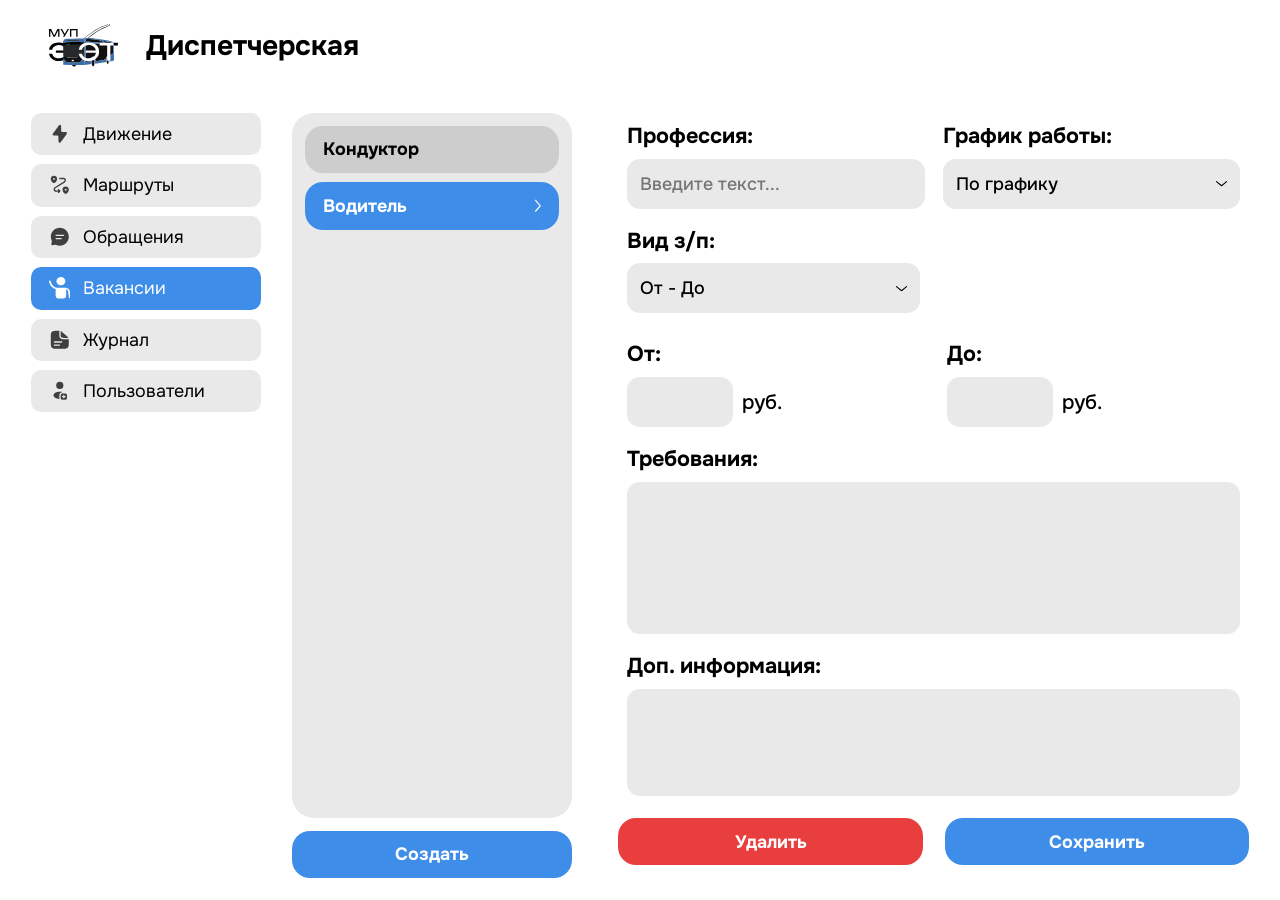
==== pages/jobs.html @ 4ed2020a "Add jobs and journal pages" ====
<!doctype html>

<html class="fill-screen" lang="ru-RU">
  <head>
    <meta charset="utf-8" />
    <title>Вакансии — Диспетчерская МУП ЭнгельсЭлектроТранс</title>
    <link rel="stylesheet" href="../assets/styles/style.css" />
  </head>
  <body class="fill-screen flex-column">
    <header>
      <div class="header-logo">
        <img
          src="../assets/icons/logo-light.svg"
          alt="Логотип МУП ЭнгельсЭлектроТранс"
        />
        <h1>Диспетчерская</h1>
      </div>
    </header>
    <div class="overlay hidden" id="overlay-job-create">
      <form>
        <fieldset class="flex-column">
          <section class="flex-row" id="job-title-schedule">
            <section class="flex-column input-block" id="job-title">
              <h3>Профессия:</h3>
              <input
                type="text"
                class="text-number-input"
                id="stop-first-text"
                placeholder="Введите текст..."
              />
            </section>
            <section class="flex-column input-block" id="job-schedule">
              <h3>График работы:</h3>
              <div class="dropdown">
                <button class="dropdown-button" type="button">
                  <p class="dropdown-choice">По графику</p>
                  <svg
                    viewBox="0 0 14 7"
                    fill="none"
                    xmlns="http://www.w3.org/2000/svg"
                  >
                    <path
                      fill-rule="evenodd"
                      clip-rule="evenodd"
                      d="M0.157097 0.22787C0.39162 -0.0457397 0.803543 -0.0774261 1.07715 0.157097L6.74251 5.01312L12.4079 0.157097C12.6815 -0.0774255 13.0934 -0.0457391 13.3279 0.227871C13.5624 0.501481 13.5308 0.913404 13.2572 1.14793L7.16715 6.36793C6.9228 6.57737 6.56222 6.57737 6.31787 6.36793L0.22787 1.14793C-0.0457397 0.913404 -0.0774261 0.501481 0.157097 0.22787Z"
                    />
                  </svg>
                </button>
                <div class="dropdown-content">
                  <div></div>
                  <div>По графику</div>
                  <div>По ...</div>
                </div>
              </div>
            </section>
          </section>
          <section id="job-salary">
            <section class="flex-column input-block" id="salary-type">
              <h3>Вид з/п:</h3>
              <div class="dropdown">
                <button class="dropdown-button" type="button">
                  <p class="dropdown-choice">От - До</p>
                  <svg
                    viewBox="0 0 14 7"
                    fill="none"
                    xmlns="http://www.w3.org/2000/svg"
                  >
                    <path
                      fill-rule="evenodd"
                      clip-rule="evenodd"
                      d="M0.157097 0.22787C0.39162 -0.0457397 0.803543 -0.0774261 1.07715 0.157097L6.74251 5.01312L12.4079 0.157097C12.6815 -0.0774255 13.0934 -0.0457391 13.3279 0.227871C13.5624 0.501481 13.5308 0.913404 13.2572 1.14793L7.16715 6.36793C6.9228 6.57737 6.56222 6.57737 6.31787 6.36793L0.22787 1.14793C-0.0457397 0.913404 -0.0774261 0.501481 0.157097 0.22787Z"
                    />
                  </svg>
                </button>
                <div class="dropdown-content">
                  <div></div>
                  <div>От - До</div>
                  <div>...</div>
                </div>
              </div>
            </section>
            <span></span>
            <section class="flex-column" id="from-salary">
              <h3>От:</h3>
              <div>
                <input
                  type="text"
                  class="text-number-input"
                  id="from-salary-text"
                />
                руб.
              </div>
            </section>
            <section class="flex-column" id="to-salary">
              <h3>До:</h3>
              <div>
                <input
                  type="text"
                  class="text-number-input"
                  id="to-salary-text"
                />
                руб.
              </div>
            </section>
          </section>
          <section class="flex-column input-block" id="job-requirements">
            <h3>Требования:</h3>
            <textarea id="job-requirements-text"></textarea>
          </section>
          <section class="flex-column input-block" id="job-additional-info">
            <h3>Доп. информация:</h3>
            <textarea id="job-additional-info-text"></textarea>
          </section>
          <section
            class="flex-row modify-control-buttons"
            id="route-control-buttons"
          >
            <button type="button">Удалить</button>
            <button type="submit">Сохранить</button>
          </section>
        </fieldset>
      </form>
    </div>
    <div class="main-content">
      <nav class="flex-column">
        <button onclick="location.href = 'traffic.html'">
          <svg
            viewBox="0 0 24 24"
            fill="none"
            xmlns="http://www.w3.org/2000/svg"
          >
            <path
              d="M5.66953 9.91436L8.73167 5.77133C10.711 3.09327 11.7007 1.75425 12.6241 2.03721C13.5474 2.32018 13.5474 3.96249 13.5474 7.24712V7.55682C13.5474 8.74151 13.5474 9.33386 13.926 9.70541L13.946 9.72466C14.3327 10.0884 14.9492 10.0884 16.1822 10.0884C18.4011 10.0884 19.5106 10.0884 19.8855 10.7613C19.8917 10.7724 19.8977 10.7837 19.9036 10.795C20.2576 11.4784 19.6152 12.3475 18.3304 14.0857L15.2683 18.2287C13.2889 20.9067 12.2992 22.2458 11.3758 21.9628C10.4525 21.6798 10.4525 20.0375 10.4525 16.7528L10.4526 16.4433C10.4526 15.2585 10.4526 14.6662 10.074 14.2946L10.054 14.2754C9.6673 13.9117 9.05079 13.9117 7.81775 13.9117C5.59888 13.9117 4.48945 13.9117 4.1145 13.2387C4.10829 13.2276 4.10225 13.2164 4.09639 13.205C3.74244 12.5217 4.3848 11.6526 5.66953 9.91436Z"
            />
          </svg>
          <p>Движение</p>
        </button>
        <button onclick="location.href = 'routes.html'">
          <svg
            viewBox="0 0 24 24"
            fill="none"
            xmlns="http://www.w3.org/2000/svg"
          >
            <path
              fill-rule="evenodd"
              clip-rule="evenodd"
              d="M18.5 14C16.567 14 15 15.4584 15 17.2573C15 19.0422 16.1171 21.125 17.86 21.8698C18.2663 22.0434 18.7337 22.0434 19.14 21.8698C20.8829 21.125 22 19.0422 22 17.2573C22 15.4584 20.433 14 18.5 14ZM18.5 18.5C19.0523 18.5 19.5 18.0523 19.5 17.5C19.5 16.9477 19.0523 16.5 18.5 16.5C17.9477 16.5 17.5 16.9477 17.5 17.5C17.5 18.0523 17.9477 18.5 18.5 18.5Z"
            />
            <path
              fill-rule="evenodd"
              clip-rule="evenodd"
              d="M5.5 2C3.567 2 2 3.45835 2 5.25732C2 7.04219 3.11708 9.12497 4.85997 9.86978C5.26626 10.0434 5.73374 10.0434 6.14003 9.86978C7.88292 9.12497 9 7.04219 9 5.25732C9 3.45835 7.433 2 5.5 2ZM5.5 6.5C6.05228 6.5 6.5 6.05228 6.5 5.5C6.5 4.94772 6.05228 4.5 5.5 4.5C4.94772 4.5 4.5 4.94772 4.5 5.5C4.5 6.05228 4.94772 6.5 5.5 6.5Z"
            />
            <path
              fill-rule="evenodd"
              clip-rule="evenodd"
              d="M11.2501 5C11.2501 4.58579 11.5859 4.25 12.0001 4.25H16.132C18.8832 4.25 19.9295 7.843 17.6084 9.32007L7.19713 15.9454C6.14207 16.6168 6.61766 18.25 7.86821 18.25H10.1894L9.96977 18.0303C9.67688 17.7374 9.67688 17.2626 9.96977 16.9697C10.2627 16.6768 10.7375 16.6768 11.0304 16.9697L12.5304 18.4697C12.8233 18.7626 12.8233 19.2374 12.5304 19.5303L11.0304 21.0303C10.7375 21.3232 10.2627 21.3232 9.96977 21.0303C9.67688 20.7374 9.67688 20.2626 9.96977 19.9697L10.1894 19.75H7.86821C5.11697 19.75 4.07071 16.157 6.39181 14.6799L16.8031 8.05458C17.8581 7.38318 17.3825 5.75 16.132 5.75H12.0001C11.5859 5.75 11.2501 5.41421 11.2501 5Z"
            />
          </svg>
          <p>Маршруты</p>
        </button>
        <button onclick="location.href = 'requests.html'">
          <svg
            viewBox="0 0 24 24"
            fill="none"
            xmlns="http://www.w3.org/2000/svg"
          >
            <path
              fill-rule="evenodd"
              clip-rule="evenodd"
              d="M12 22C17.5228 22 22 17.5228 22 12C22 6.47715 17.5228 2 12 2C6.47715 2 2 6.47715 2 12C2 13.5997 2.37562 15.1116 3.04346 16.4525C3.22094 16.8088 3.28001 17.2161 3.17712 17.6006L2.58151 19.8267C2.32295 20.793 3.20701 21.677 4.17335 21.4185L6.39939 20.8229C6.78393 20.72 7.19121 20.7791 7.54753 20.9565C8.88837 21.6244 10.4003 22 12 22ZM8 13.25C7.58579 13.25 7.25 13.5858 7.25 14C7.25 14.4142 7.58579 14.75 8 14.75H13.5C13.9142 14.75 14.25 14.4142 14.25 14C14.25 13.5858 13.9142 13.25 13.5 13.25H8ZM7.25 10.5C7.25 10.0858 7.58579 9.75 8 9.75H16C16.4142 9.75 16.75 10.0858 16.75 10.5C16.75 10.9142 16.4142 11.25 16 11.25H8C7.58579 11.25 7.25 10.9142 7.25 10.5Z"
            />
          </svg>
          <p>Обращения</p>
        </button>
        <button class="active-tab" onclick="location.href = 'jobs.html'">
          <svg
            viewBox="0 0 24 24"
            fill="none"
            xmlns="http://www.w3.org/2000/svg"
          >
            <path
              d="M13.2306 9.25304C15.9495 9.25304 18.1536 7.18168 18.1536 4.62652C18.1536 2.07136 15.9495 0 13.2306 0C10.5117 0 8.30759 2.07136 8.30759 4.62652C8.30759 7.18168 10.5117 9.25304 13.2306 9.25304Z"
            />
            <path
              d="M1.81879 4.41605C1.69515 3.95126 1.19398 3.66867 0.699408 3.78487C0.204834 3.90107 -0.0958647 4.37205 0.0277788 4.83684L0.497885 6.60401C1.36527 9.8646 3.99507 12.4332 7.38474 13.3922L7.38474 18.5662C7.3847 19.6054 7.38467 20.4719 7.48309 21.1599C7.58697 21.886 7.81549 22.5416 8.37606 23.0684C8.93663 23.5952 9.63422 23.8099 10.4069 23.9076C11.1389 24.0001 12.061 24 13.1668 24H13.2948C14.4006 24 15.3227 24.0001 16.0548 23.9076C16.8274 23.8099 17.525 23.5952 18.0856 23.0684C18.6462 22.5416 18.8747 21.886 18.9785 21.1599C19.077 20.4719 19.0769 19.6054 19.0769 18.5662L19.0769 13.7164C20.2844 14.0547 21.2068 15.0406 21.3608 16.2703L22.1601 22.6556C22.2197 23.1314 22.6784 23.4717 23.1847 23.4157C23.691 23.3598 24.0532 22.9287 23.9936 22.4529L23.1942 16.0676C22.8935 13.6656 20.7274 11.8554 18.1538 11.8554H8.41184C5.40455 11.192 3.03943 9.00456 2.2889 6.18323L1.81879 4.41605Z"
            />
          </svg>
          <p>Вакансии</p>
        </button>
        <button onclick="location.href = 'journal.html'">
          <svg
            viewBox="0 0 24 24"
            fill="none"
            xmlns="http://www.w3.org/2000/svg"
          >
            <path
              fill-rule="evenodd"
              clip-rule="evenodd"
              d="M14 22H10C6.22876 22 4.34315 22 3.17157 20.8284C2 19.6569 2 17.7712 2 14V10C2 6.22876 2 4.34315 3.17157 3.17157C4.34315 2 6.23869 2 10.0298 2C10.6358 2 11.1214 2 11.53 2.01666C11.5166 2.09659 11.5095 2.17813 11.5092 2.26057L11.5 5.09497C11.4999 6.19207 11.4998 7.16164 11.6049 7.94316C11.7188 8.79028 11.9803 9.63726 12.6716 10.3285C13.3628 11.0198 14.2098 11.2813 15.0569 11.3952C15.8385 11.5003 16.808 11.5002 17.9051 11.5001L18 11.5001H21.9574C22 12.0344 22 12.6901 22 13.5629V14C22 17.7712 22 19.6569 20.8284 20.8284C19.6569 22 17.7712 22 14 22ZM5.25 14.5C5.25 14.0858 5.58579 13.75 6 13.75H14C14.4142 13.75 14.75 14.0858 14.75 14.5C14.75 14.9142 14.4142 15.25 14 15.25H6C5.58579 15.25 5.25 14.9142 5.25 14.5ZM5.25 18C5.25 17.5858 5.58579 17.25 6 17.25H11.5C11.9142 17.25 12.25 17.5858 12.25 18C12.25 18.4142 11.9142 18.75 11.5 18.75H6C5.58579 18.75 5.25 18.4142 5.25 18Z"
            />
            <path
              d="M19.3517 7.61665L15.3929 4.05375C14.2651 3.03868 13.7012 2.53114 13.0092 2.26562L13 5.00011C13 7.35713 13 8.53564 13.7322 9.26787C14.4645 10.0001 15.643 10.0001 18 10.0001H21.5801C21.2175 9.29588 20.5684 8.71164 19.3517 7.61665Z"
              fill="#3F3F3F"
            />
          </svg>
          <p>Журнал</p>
        </button>
        <button onclick="location.href = 'users.html'">
          <svg
            viewBox="0 0 24 24"
            fill="none"
            xmlns="http://www.w3.org/2000/svg"
          >
            <circle cx="12" cy="6" r="4" />
            <path
              fill-rule="evenodd"
              clip-rule="evenodd"
              d="M16.5 22C14.8501 22 14.0251 22 13.5126 21.4874C13 20.9749 13 20.1499 13 18.5C13 16.8501 13 16.0251 13.5126 15.5126C14.0251 15 14.8501 15 16.5 15C18.1499 15 18.9749 15 19.4874 15.5126C20 16.0251 20 16.8501 20 18.5C20 20.1499 20 20.9749 19.4874 21.4874C18.9749 22 18.1499 22 16.5 22ZM17.0833 16.9444C17.0833 16.6223 16.8222 16.3611 16.5 16.3611C16.1778 16.3611 15.9167 16.6223 15.9167 16.9444V17.9167H14.9444C14.6223 17.9167 14.3611 18.1778 14.3611 18.5C14.3611 18.8222 14.6223 19.0833 14.9444 19.0833H15.9167V20.0556C15.9167 20.3777 16.1778 20.6389 16.5 20.6389C16.8222 20.6389 17.0833 20.3777 17.0833 20.0556V19.0833H18.0556C18.3777 19.0833 18.6389 18.8222 18.6389 18.5C18.6389 18.1778 18.3777 17.9167 18.0556 17.9167H17.0833V16.9444Z"
            />
            <path
              d="M15.4147 13.5074C14.4046 13.1842 13.24 13 12 13C8.13401 13 5 14.7909 5 17C5 19.1406 7.94244 20.8884 11.6421 20.9949C11.615 20.8686 11.594 20.7432 11.5775 20.6201C11.4998 20.0424 11.4999 19.3365 11.5 18.586V18.414C11.4999 17.6635 11.4998 16.9576 11.5775 16.3799C11.6639 15.737 11.8705 15.0333 12.4519 14.4519C13.0334 13.8705 13.737 13.6639 14.3799 13.5774C14.6919 13.5355 15.0412 13.5162 15.4147 13.5074Z"
            />
          </svg>
          <p>Пользователи</p>
        </button>
      </nav>
      <main>
        <section class="list-selection flex-column">
          <section class="list flex-column">
            <article class="list-entry">
              <div class="route-info">
                <h4>Кондуктор</h4>
              </div>
              <svg
                viewBox="0 0 7 14"
                fill="none"
                xmlns="http://www.w3.org/2000/svg"
              >
                <path
                  fill-rule="evenodd"
                  clip-rule="evenodd"
                  d="M0.22787 13.3278C-0.0457397 13.0932 -0.077426 12.6813 0.157097 12.4077L5.01312 6.74235L0.157097 1.07699C-0.0774255 0.803383 -0.0457391 0.391459 0.227871 0.156937C0.501481 -0.0775862 0.913404 -0.0458994 1.14793 0.227711L6.36793 6.31771C6.57737 6.56206 6.57737 6.92264 6.36793 7.16699L1.14793 13.257C0.913404 13.5306 0.501481 13.5623 0.22787 13.3278Z"
                />
              </svg>
            </article>
            <article class="list-entry active">
              <div class="route-info">
                <h4>Водитель</h4>
              </div>
              <svg
                viewBox="0 0 7 14"
                fill="none"
                xmlns="http://www.w3.org/2000/svg"
              >
                <path
                  fill-rule="evenodd"
                  clip-rule="evenodd"
                  d="M0.22787 13.3278C-0.0457397 13.0932 -0.077426 12.6813 0.157097 12.4077L5.01312 6.74235L0.157097 1.07699C-0.0774255 0.803383 -0.0457391 0.391459 0.227871 0.156937C0.501481 -0.0775862 0.913404 -0.0458994 1.14793 0.227711L6.36793 6.31771C6.57737 6.56206 6.57737 6.92264 6.36793 7.16699L1.14793 13.257C0.913404 13.5306 0.501481 13.5623 0.22787 13.3278Z"
                />
              </svg>
            </article>
          </section>
          <button class="create-button" id="create-job-button">Создать</button>
        </section>
        <section class="modify-job-info flex-column">
          <section class="flex-row" id="job-title-schedule">
            <section class="flex-column input-block" id="job-title">
              <h3>Профессия:</h3>
              <input
                type="text"
                class="text-number-input"
                id="stop-first-text"
                placeholder="Введите текст..."
              />
            </section>
            <section class="flex-column input-block" id="job-schedule">
              <h3>График работы:</h3>
              <div class="dropdown">
                <button class="dropdown-button" type="button">
                  <p class="dropdown-choice">По графику</p>
                  <svg
                    viewBox="0 0 14 7"
                    fill="none"
                    xmlns="http://www.w3.org/2000/svg"
                  >
                    <path
                      fill-rule="evenodd"
                      clip-rule="evenodd"
                      d="M0.157097 0.22787C0.39162 -0.0457397 0.803543 -0.0774261 1.07715 0.157097L6.74251 5.01312L12.4079 0.157097C12.6815 -0.0774255 13.0934 -0.0457391 13.3279 0.227871C13.5624 0.501481 13.5308 0.913404 13.2572 1.14793L7.16715 6.36793C6.9228 6.57737 6.56222 6.57737 6.31787 6.36793L0.22787 1.14793C-0.0457397 0.913404 -0.0774261 0.501481 0.157097 0.22787Z"
                    />
                  </svg>
                </button>
                <div class="dropdown-content">
                  <div></div>
                  <div>По графику</div>
                  <div>По ...</div>
                </div>
              </div>
            </section>
          </section>
          <section id="job-salary">
            <section class="flex-column input-block" id="salary-type">
              <h3>Вид з/п:</h3>
              <div class="dropdown">
                <button class="dropdown-button" type="button">
                  <p class="dropdown-choice">От - До</p>
                  <svg
                    viewBox="0 0 14 7"
                    fill="none"
                    xmlns="http://www.w3.org/2000/svg"
                  >
                    <path
                      fill-rule="evenodd"
                      clip-rule="evenodd"
                      d="M0.157097 0.22787C0.39162 -0.0457397 0.803543 -0.0774261 1.07715 0.157097L6.74251 5.01312L12.4079 0.157097C12.6815 -0.0774255 13.0934 -0.0457391 13.3279 0.227871C13.5624 0.501481 13.5308 0.913404 13.2572 1.14793L7.16715 6.36793C6.9228 6.57737 6.56222 6.57737 6.31787 6.36793L0.22787 1.14793C-0.0457397 0.913404 -0.0774261 0.501481 0.157097 0.22787Z"
                    />
                  </svg>
                </button>
                <div class="dropdown-content">
                  <div></div>
                  <div>От - До</div>
                  <div>...</div>
                </div>
              </div>
            </section>
            <span></span>
            <section class="flex-column" id="from-salary">
              <h3>От:</h3>
              <div>
                <input
                  type="text"
                  class="text-number-input"
                  id="from-salary-text"
                />
                руб.
              </div>
            </section>
            <section class="flex-column" id="to-salary">
              <h3>До:</h3>
              <div>
                <input
                  type="text"
                  class="text-number-input"
                  id="to-salary-text"
                />
                руб.
              </div>
            </section>
          </section>
          <section class="flex-column input-block" id="job-requirements">
            <h3>Требования:</h3>
            <textarea id="job-requirements-text"></textarea>
          </section>
          <section class="flex-column input-block" id="job-additional-info">
            <h3>Доп. информация:</h3>
            <textarea id="job-additional-info-text"></textarea>
          </section>
          <section
            class="flex-row modify-control-buttons"
            id="route-control-buttons"
          >
            <button>Удалить</button>
            <button>Сохранить</button>
          </section>
        </section>
      </main>
    </div>

    <!--Dropdowns-->
    <script src="../assets/scripts/dropdowns.js"></script>
  </body>
</html>
---- assets/styles/style.css ----
@font-face {
  font-family: "Onest";
  src: url("../fonts/Onest-VariableFont_wght.ttf") format("truetype");
  font-style: normal;
  font-weight: 100 900;
  font-display: fallback;
}

@font-face {
  font-family: "Eet Route";
  src: url("../fonts/eet_route.ttf") format("truetype");
  font-style: normal;
  font-weight: 100 900;
  font-display: fallback;
}

* {
  font-family: "Onest", "Arial", sans-serif;
  box-sizing: border-box;
  margin: 0;
  padding: 0;
}

html,
body {
  min-height: 100%;
}

header {
  height: min(7.6dvw, 11dvh);
  display: flex;
  justify-content: space-between;
  padding: min(1.5dvw, 2.1dvh) min(3.8dvw, 5.5dvh);
}

button {
  background-color: #e9e9e9;
  border: none;
}

h1,
h2 {
  font-size: min(2.2dvw, 3.2dvh);
}

h3 {
  font-size: min(1.7dvw, 2.4dvh);
}

h4 {
  font-size: min(1.4dvw, 2dvh);
}

form {
  width: min(51.9dvw, 74.8dvh);
  padding: min(2.1dvw, 3dvh);
  border-radius: min(2.1dvw, 3dvh);
  background-color: #ffffff;

  fieldset {
    gap: min(1dvw, 1.5dvh);
    border: none;
  }
}

input:focus,
textarea:focus {
  outline: none;
}

textarea {
  resize: none;
  padding: min(1dvw, 1.5dvh) min(1dvw, 1.5dvh);
  background-color: #e9e9e9;
  border: none;
  border-radius: min(1dvw, 1.5dvh);
  font-size: min(1.4dvw, 2dvh);
}

.flex-column {
  display: flex;
  flex-direction: column;
}

.flex-row {
  display: flex;
}

.fill-screen {
  height: 100%;
}

.hidden {
  visibility: hidden;
}

.text-number-input {
  display: flex;
  height: min(3.9dvw, 5.6dvh);
  padding: min(1dvw, 1.5dvh);
  gap: min(1dvw, 1.5dvh);
  border-radius: min(1dvw, 1.5dvh);
  background-color: #e9e9e9;
  font-size: min(1.4dvw, 2dvh);
  font-weight: 500;
  border: none;
}

.input-block {
  width: 100%;
  padding: min(0.7dvw, 1dvh);
  gap: min(0.7dvw, 1dvh);
}

.form-control-buttons {
  display: flex;
  padding: min(0.7dvw, 1dvh);
  gap: min(0.7dvw, 1dvh);

  button {
    width: 100%;
    padding: min(1dvw, 1.5dvh);
    border-radius: min(1dvw, 1.5dvh);
    background-color: #d3d3d3;
    font-size: min(1.4dvw, 2dvh);
    font-weight: 600;
  }

  button:last-child {
    background-color: #3e8de9;
    color: #ffffff;
  }
}

.dropdown {
  --dropdown-height: min(3.9dvw, 5.6dvh);
  --dropdown-padding: min(1dvw, 1.5dvh);
  --dropdown-border-radius: min(1dvw, 1.5dvh);
  position: relative;
  height: var(--dropdown-height);
}

.dropdown-button {
  cursor: pointer;
  background-color: #e9e9e9;
  border-width: 0;
  border-radius: var(--dropdown-border-radius);
  min-height: var(--dropdown-height);
  width: 100%;
  padding: var(--dropdown-padding);

  position: relative;
  justify-content: space-between;
  z-index: 2;
  display: flex;
  align-items: center;

  svg {
    width: min(0.9dvw, 1.3dvh);
    path {
      fill: #000000;
    }
  }
}

.dropdown-content {
  overflow: hidden;
  width: 100%;
  position: absolute;
  top: calc(var(--dropdown-height) / 2);
  max-height: 0;
  left: 0;
  transition: max-height 250ms ease-in-out;
  z-index: 1;
  display: block;

  div {
    cursor: pointer;
    background-color: #e9e9e9;
    min-height: var(--dropdown-height);
    padding: var(--dropdown-padding);
    display: flex;
  }

  div:not(:first-child):hover,
  div:not(:first-child):focus {
    background-color: #dbdbdb;
  }

  div:first-child {
    min-height: 0;
  }

  div:last-child {
    border-radius: 0 0 var(--dropdown-border-radius)
      var(--dropdown-border-radius);
  }
}

.dropdown-button,
.dropdown-content > div {
  font-size: min(1.4dvw, 2dvh);
  font-weight: 500;
}

.header-logo {
  display: flex;
  gap: min(2.1dvw, 3dvh);
  align-items: center;

  img {
    width: min(5.5dvw, 7.9dvh);
  }
}

.overlay {
  position: fixed;
  display: flex;
  justify-content: center;
  align-items: center;
  z-index: 3;
  background-color: rgb(0 0 0 / 0.25);
  width: 100dvw;
  height: 100dvh;
}

#overlay-route-create > form > fieldset > #route-number-color {
  --current-color: 162 125 248;
}

#overlay-route-time,
#overlay-route-period {
  form {
    width: min(41.3dvw, 59.5dvh);
  }
}

#overlay-route-note > form {
  width: min(34.7dvw, 50dvh);
}

#overlay-job-create > form > fieldset {
  #job-requirements {
    textarea {
      height: min(10.8dvw, 15.5dvh);
    }
  }

  #job-additional-info {
    textarea {
      height: min(8.4dvw, 12.1dvh);
    }
  }
}

.main-content {
  padding: min(1dvw, 1.5dvh) min(1.7dvw, 2.5dvh);
  gap: min(1dvw, 1.5dvh);
  height: 100%;
  display: flex;
}

nav {
  padding: min(0.7dvw, 1dvh);
  gap: min(0.7dvw, 1dvh);

  button {
    padding: min(0.8dvw, 1.2dvh) min(1.4dvw, 2dvh);
    gap: min(1dvw, 1.5dvh);
    display: flex;
    width: min(18dvw, 25.8dvh);
    background-color: #e9e9e9;
    border-radius: min(0.8dvw, 1.2dvh);
    font-size: min(1.4dvw, 2dvh);

    svg {
      width: min(1.7dvw, 2.4dvh);

      path,
      circle {
        fill: #3f3f3f;
      }
    }
  }

  button.active-tab {
    background-color: #3e8de9;

    svg {
      path,
      circle {
        fill: #ffffff;
      }
    }

    p {
      color: #ffffff;
    }
  }
}

main {
  padding: min(0.7dvw, 1dvh);
  display: flex;
  justify-content: space-between;
  width: 100%;
}

.list-selection {
  gap: min(1dvw, 1.5dvh);
  width: 21.9dvw;

  h2 {
    text-align: center;
  }

  .list {
    padding: min(1dvw, 1.5dvh);
    gap: min(0.7dvw, 1dvh);
    background-color: #e9e9e9;
    border-radius: min(1.7dvw, 2.5dvh);
    height: 100%;

    .list-entry {
      padding: min(1dvw, 1.5dvh) min(1.4dvw, 2dvh);
      gap: min(0.7dvw, 1dvh);
      background-color: #cdcdcd;
      border-radius: min(1.4dvw, 2dvh);

      svg {
        display: none;
        width: min(0.5dvw, 0.7dvh);

        path {
          fill: #ffffff;
        }
      }
    }

    .list-entry.active {
      display: flex;
      justify-content: space-between;
      background-color: #3e8de9;
      color: #ffffff;

      svg {
        display: block;
      }
    }
  }

  .create-button {
    padding: min(1dvw, 1.5dvh) min(1.4dvw, 2dvh);
    border-radius: min(1.4dvw, 2dvh);
    background-color: #3e8de9;
    color: #ffffff;
    font-size: min(1.4dvw, 2dvh);
    font-weight: 700;
  }
}

.route-info {
  width: fit-content;
}

.route-info > p,
.route-status {
  font-size: min(1.1dvw, 1.6dvh);
}

.modify-traffic-info {
  padding: min(1dvw, 1.5dvh);
  gap: min(0.7dvw, 1dvh);
  width: 49.3dvw;

  #selected-routes {
    padding: min(1dvw, 1.5dvh) min(0.7dvw, 1dvh);
    gap: min(0.7dvw, 1dvh);

    #selected-routes-container {
      padding: min(1dvw, 1.5dvh);
      display: flex;
      gap: min(1dvw, 1.5dvh);
      min-height: min(5.6dvw, 8.1dvh);
      background-color: #e9e9e9;
      border-radius: min(1.7dvw, 2.5dvh);

      .route-chip {
        padding: min(0.7dvw, 1dvh) min(1.4dvw, 2dvh);
        display: flex;
        align-items: center;
        gap: min(0.7dvw, 1dvh);
        background-color: #3e8de9;
        color: #ffffff;
        border-radius: min(1.4dvw, 2dvh);

        .route-chip-number {
          font-size: min(1.6dvw, 2.4dvh);
          font-weight: 700;
        }

        svg {
          height: min(1.7dvw, 2.4dvh);
          width: min(1.7dvw, 2.4dvh);

          path {
            fill: #ffffff;
          }
        }
      }
    }
  }

  #new-state {
    padding: min(1dvw, 1.5dvh) min(0.7dvw, 1dvh);
    gap: min(1dvw, 1.5dvh);

    #new-state-buttons {
      width: fit-content;
      display: flex;
      gap: min(1.7dvw, 2.5dvh);

      button {
        padding: min(0.7dvw, 1dvh) min(1.4dvw, 2dvh);
        background-color: #e9e9e9;
        border-radius: min(1.6dvw, 2.2dvh);
        font-size: min(1.7dvw, 2.4dvh);
        font-weight: 500;
      }

      button:first-child {
        padding-inline: min(1.7dvw, 2.5dvh);
        background-color: #d50303;
        color: #ffffff;
      }
    }
  }

  #update-reason {
    height: 100%;
    padding: min(0.7dvw, 1dvh);
    gap: min(0.7dvw, 1dvh);

    #update-reason-text {
      height: 100%;
      padding-inline: min(1.7dvw, 2.5dvh);
      border-radius: min(1.7dvw, 2.5dvh);
    }
  }

  #control-buttons {
    padding: min(0.7dvw, 1dvh);
    display: flex;
    gap: min(1.7dvw, 2.5dvh);

    button {
      width: 100%;
      padding: min(1dvw, 1.5dvh) min(1.7dvw, 2.5dvh);
      font-size: min(1.6dvw, 2.4dvh);
      font-weight: 600;
      background-color: #e9e9e9;
      border-radius: min(1.6dvw, 2.2dvh);
      color: #404040;
    }

    button:nth-child(2) {
      background-color: #3e8de9;
      color: #ffffff;
    }
  }
}

#route-prices,
#job-salary {
  display: grid;
  grid-template-columns: repeat(2, 1fr);
  grid-template-rows: repeat(2, 1fr);
  gap: min(0.7dvw, 1dvh);

  section {
    padding: min(0.7dvw, 1dvh);
    gap: min(0.7dvw, 1dvh);
  }
}

#color-pick {
  #color-input {
    display: flex;
    align-items: center;
    height: min(3.9dvw, 5.6dvh);
    padding: min(1dvw, 1.5dvh);
    gap: min(1dvw, 1.5dvh);
    border-radius: min(1dvw, 1.5dvh);
    background-color: #e9e9e9;

    #color-input-preview {
      flex: 0 0 min(2.4dvw, 3.4dvh);
      height: min(2.4dvw, 3.4dvh);
      border-radius: min(0.3dvw, 0.5dvh);
      background-color: rgb(var(--current-color));
    }

    input {
      text-transform: uppercase;
      font-size: min(1.4dvw, 2dvh);
      font-weight: 500;
      background-color: rgba(0, 0, 0, 0);
      border: none;
    }
  }
}

#price-first,
#price-second,
#from-period,
#to-period,
#from-salary,
#to-salary,
#precise-period {
  div {
    display: flex;
    align-items: center;
    gap: min(0.7dvw, 1dvh);
    font-size: min(1.6dvw, 2.4dvh);
    font-weight: 500;

    input {
      text-align: center;
      width: min(5.9dvw, 8.5dvh);
    }
  }
}

#from-salary,
#to-salary {
  div {
    input {
      width: min(8.3dvw, 12dvh);
    }
  }
}

#from-period,
#to-period,
#precise-period {
  div {
    input {
      width: min(6.9dvw, 10dvh);
    }
  }
}

.modify-control-buttons {
  padding: min(1dvw, 1.5dvh) 0;
  gap: min(1.7dvw, 2.5dvh);

  button {
    width: 100%;
    padding: min(1dvw, 1.5dvh) min(1.4dvw, 2dvh);
    border-radius: min(1.4dvw, 2dvh);
    background-color: #3e8de9;
    color: #ffffff;
    font-size: min(1.4dvw, 2dvh);
    font-weight: 700;
  }

  button:first-child {
    background-color: #e93e3e;
  }
}

.modify-route-info {
  gap: min(0.7dvw, 1dvh);
  width: 49.3dvw;

  #route-color {
    display: flex;
    --current-color: 162 125 248;

    #color-preview {
      width: 100%;
      padding: min(1.4dvw, 2dvh) 0;
      display: flex;
      justify-content: center;

      div {
        display: flex;
        align-items: center;
        height: 100%;
        width: fit-content;
        padding: min(1dvw, 1.5dvh);
        background-color: rgb(var(--current-color) / 0.2);
        border-color: rgb(var(--current-color));
        color: rgb(var(--current-color));
        border-width: min(0.2dvw, 0.3dvh);
        border-style: solid;
        border-radius: min(1.9dvw, 2.8dvh);
        font-family: "Eet Route", "Arial", sans-serif;
        font-size: min(2.9vw, 4.2dvh);
        font-weight: 700;
        letter-spacing: min(0.2dvw, 0.3dvh);
      }
    }
  }

  #route-schedule {
    gap: min(0.7dvw, 1dvh);
    align-items: center;

    table {
      --table-border-radius: min(1.4dvw, 2dvh);
      width: 100%;
      border-collapse: separate;
      border-spacing: 0;
      backface-visibility: hidden;

      a:hover {
        cursor: pointer;
      }

      thead > tr {
        th {
          background-color: #3e8de9;
          color: #ffffff;
        }
        th:first-child {
          padding-left: min(1.4dvw, 2dvh);
          border-top-left-radius: var(--table-border-radius);
        }
        th:last-child {
          border-top-right-radius: var(--table-border-radius);
        }
      }

      tbody > tr {
        td:first-child {
          padding-left: min(1.4dvw, 2dvh);
        }
        td:last-child {
          color: #cc1919;
        }
      }

      th,
      td {
        padding: min(0.7dvw, 1dvh);
        border-style: solid;
        border-color: #3e8de9;
        color: #3e8de9;
        font-size: min(1.1dvw, 1.6dvh);
        font-weight: 600;
        border-width: min(0.5dvw, 0.25dvh);
      }

      th:first-child,
      td:first-child {
        text-align: left;
      }

      th:not(:first-child),
      td:not(:first-child) {
        border-left: 0;
        text-align: center;
      }

      th,
      tbody > tr:last-child > td,
      tr:not(:last-child) > td {
        border-bottom: 0;
      }

      tfoot > tr:last-child {
        td {
          padding: 0;
          background-color: #3e8de9;
          border-bottom-left-radius: var(--table-border-radius);
          border-bottom-right-radius: var(--table-border-radius);

          button {
            width: 100%;
            display: flex;
            gap: min(0.7dvw, 1dvh);
            padding: min(0.7dvw, 1dvh);
            justify-content: center;
            background-color: #3e8de9;
            color: #fff;
            border-radius: 0 0 var(--table-border-radius)
              var(--table-border-radius);
            font-size: min(1.1dvw, 1.6dvh);
            font-weight: 600;

            svg {
              width: min(1.1dvw, 1.6dvh);
              path {
                fill: #ffffff;
              }
            }
          }
        }
      }
    }
  }
}

.modify-job-info {
  width: 49.3dvw;

  #job-requirements {
    height: 100%;
    textarea {
      height: 100%;
    }
  }

  #job-additional-info {
    textarea {
      height: min(8.4dvw, 12.1dvh);
    }
  }
}

#journal {
  width: 100%;
  gap: min(1dvw, 1.5dvh);

  #journal-table {
    --table-border-radius: min(1.7dvw, 2.5dvh);
    width: 100%;
    border-collapse: separate;
    border-spacing: 0;
    backface-visibility: hidden;

    a:hover {
      cursor: pointer;
    }

    thead > tr {
      th {
        font-weight: 600;
        background-color: #3e8de9;
        color: #ffffff;
      }
      th:first-child {
        border-top-left-radius: var(--table-border-radius);
      }
      th:last-child {
        border-top-right-radius: var(--table-border-radius);
      }
    }

    tbody {
      tr {
        td {
          font-weight: 500;
          background-color: #e9e9e9;
        }
        td:last-child {
          color: #3e8de9;
        }
      }

      tr:last-child {
        td:first-child {
          border-bottom-left-radius: var(--table-border-radius);
        }
        td:last-child {
          border-bottom-right-radius: var(--table-border-radius);
        }
      }
    }

    th,
    td {
      padding: min(0.7dvw, 1dvh);
      border-style: solid;
      border-color: #ffffff;
      font-size: min(1.4dvw, 2dvh);
      text-align: center;
      border-width: min(0.2dvw, 0.25dvh);
    }

    th:first-child,
    td:first-child,
    th:last-child,
    td:last-child {
      width: 25%;
    }
  }

  #paging-buttons {
    padding: min(0.7dvw, 1dvh);
    flex-direction: row-reverse;
    align-items: center;
    gap: min(1.7dvw, 2.5dvh);

    button {
      width: min(3.3dvw, 4.8dvh);
      height: min(3.3dvw, 4.8dvh);
      border-radius: min(1dvw, 1.5dvh);
      display: flex;
      justify-content: center;
      align-items: center;

      svg {
        width: min(0.7dvw, 1.1dvh);
        path {
          fill: #a3a3a3;
        }
      }
    }

    button:first-child {
      background-color: #3e8de9;

      svg {
        path {
          fill: #ffffff;
        }
      }
    }
  }
}
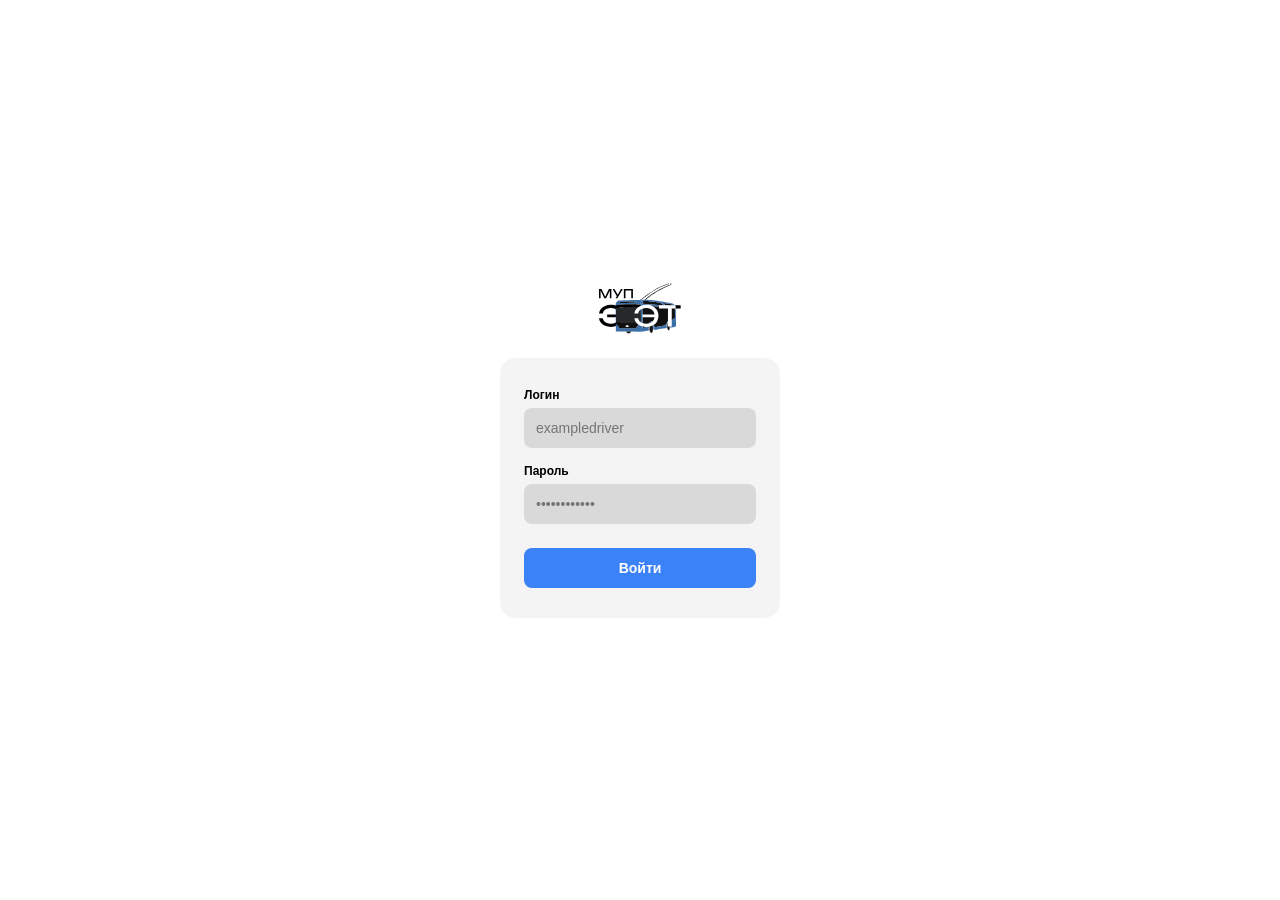
==== commit bf3b1ce1: "Added the logic of job openings" ====
--- a/pages/jobs.html
+++ b/pages/jobs.html
@@ -17,8 +17,223 @@
       </div>
     </header>
     <div class="overlay hidden" id="overlay-job-create">
-      <form>
-        <fieldset class="flex-column">
+      <form style="width: min(45dvw, 65dvh);">
+        <fieldset class="flex-column" style="gap: 15px;">
+          
+          <section class="flex-row" style="gap: 15px;">
+            <section class="flex-column input-block" id="job-title" style="width: 50%;">
+              <h3>Профессия:</h3>
+              <input type="text" class="text-number-input" placeholder="Введите текст..." />
+            </section>
+            <section class="flex-column input-block" id="job-schedule" style="width: 50%;">
+              <h3>График работы:</h3>
+              <div class="dropdown">
+                <button class="dropdown-button" type="button">
+                  <p class="dropdown-choice">По графику</p>
+                  <svg viewBox="0 0 14 7" fill="none"><path d="M0 0L7 7L14 0" stroke="black" /></svg>
+                </button>
+                <div class="dropdown-content">
+                  <div></div>
+                  <div>По графику</div>
+                  <div>Сменный</div>
+                </div>
+              </div>
+            </section>
+          </section>
+
+          <section class="flex-column input-block" id="salary-type" style="width: 50%;">
+            <h3>Вид з/п:</h3>
+            <div class="dropdown">
+              <button class="dropdown-button" type="button">
+                <p class="dropdown-choice">От - До</p>
+                <svg viewBox="0 0 14 7" fill="none"><path d="M0 0L7 7L14 0" stroke="black" /></svg>
+              </button>
+              <div class="dropdown-content">
+                <div></div>
+                <div>От - До</div>
+                <div>От</div>
+                <div>Сдельная</div>
+              </div>
+            </div>
+          </section>
+
+          <section class="flex-row" id="salary-inputs-row" style="gap: 15px;">
+            <section class="flex-column" id="from-salary" style="width: 50%;">
+              <h3>От:</h3>
+              <div class="flex-row" style="align-items: center; gap: 10px;">
+                <input type="text" class="text-number-input" style="width: 100%;" /> 
+                <span style="font-weight: 600;">руб.</span>
+              </div>
+            </section>
+            <section class="flex-column" id="to-salary" style="width: 50%;">
+              <h3>До:</h3>
+              <div class="flex-row" style="align-items: center; gap: 10px;">
+                <input type="text" class="text-number-input" style="width: 100%;" />
+                <span style="font-weight: 600;">руб.</span>
+              </div>
+            </section>
+          </section>
+
+          <section class="flex-column input-block" id="job-requirements">
+            <h3>Требования:</h3>
+            <textarea style="height: 100px;"></textarea>
+          </section>
+
+          <section class="flex-column input-block" id="job-additional-info">
+            <h3>Доп. информация:</h3>
+            <textarea style="height: 80px;"></textarea>
+          </section>
+
+          <section class="form-control-buttons">
+            <button type="button">Закрыть</button>
+            <button type="submit" style="background-color: #3e8de9; color: white;">Сохранить</button>
+          </section>
+        </fieldset>
+      </form>
+    </div>
+    <div class="main-content">
+      <nav class="flex-column">
+        <button onclick="location.href = 'traffic.html'">
+          <svg
+            viewBox="0 0 24 24"
+            fill="none"
+            xmlns="http://www.w3.org/2000/svg"
+          >
+            <path
+              d="M5.66953 9.91436L8.73167 5.77133C10.711 3.09327 11.7007 1.75425 12.6241 2.03721C13.5474 2.32018 13.5474 3.96249 13.5474 7.24712V7.55682C13.5474 8.74151 13.5474 9.33386 13.926 9.70541L13.946 9.72466C14.3327 10.0884 14.9492 10.0884 16.1822 10.0884C18.4011 10.0884 19.5106 10.0884 19.8855 10.7613C19.8917 10.7724 19.8977 10.7837 19.9036 10.795C20.2576 11.4784 19.6152 12.3475 18.3304 14.0857L15.2683 18.2287C13.2889 20.9067 12.2992 22.2458 11.3758 21.9628C10.4525 21.6798 10.4525 20.0375 10.4525 16.7528L10.4526 16.4433C10.4526 15.2585 10.4526 14.6662 10.074 14.2946L10.054 14.2754C9.6673 13.9117 9.05079 13.9117 7.81775 13.9117C5.59888 13.9117 4.48945 13.9117 4.1145 13.2387C4.10829 13.2276 4.10225 13.2164 4.09639 13.205C3.74244 12.5217 4.3848 11.6526 5.66953 9.91436Z"
+            />
+          </svg>
+          <p>Движение</p>
+        </button>
+        <button onclick="location.href = 'routes.html'">
+          <svg
+            viewBox="0 0 24 24"
+            fill="none"
+            xmlns="http://www.w3.org/2000/svg"
+          >
+            <path
+              fill-rule="evenodd"
+              clip-rule="evenodd"
+              d="M18.5 14C16.567 14 15 15.4584 15 17.2573C15 19.0422 16.1171 21.125 17.86 21.8698C18.2663 22.0434 18.7337 22.0434 19.14 21.8698C20.8829 21.125 22 19.0422 22 17.2573C22 15.4584 20.433 14 18.5 14ZM18.5 18.5C19.0523 18.5 19.5 18.0523 19.5 17.5C19.5 16.9477 19.0523 16.5 18.5 16.5C17.9477 16.5 17.5 16.9477 17.5 17.5C17.5 18.0523 17.9477 18.5 18.5 18.5Z"
+            />
+            <path
+              fill-rule="evenodd"
+              clip-rule="evenodd"
+              d="M5.5 2C3.567 2 2 3.45835 2 5.25732C2 7.04219 3.11708 9.12497 4.85997 9.86978C5.26626 10.0434 5.73374 10.0434 6.14003 9.86978C7.88292 9.12497 9 7.04219 9 5.25732C9 3.45835 7.433 2 5.5 2ZM5.5 6.5C6.05228 6.5 6.5 6.05228 6.5 5.5C6.5 4.94772 6.05228 4.5 5.5 4.5C4.94772 4.5 4.5 4.94772 4.5 5.5C4.5 6.05228 4.94772 6.5 5.5 6.5Z"
+            />
+            <path
+              fill-rule="evenodd"
+              clip-rule="evenodd"
+              d="M11.2501 5C11.2501 4.58579 11.5859 4.25 12.0001 4.25H16.132C18.8832 4.25 19.9295 7.843 17.6084 9.32007L7.19713 15.9454C6.14207 16.6168 6.61766 18.25 7.86821 18.25H10.1894L9.96977 18.0303C9.67688 17.7374 9.67688 17.2626 9.96977 16.9697C10.2627 16.6768 10.7375 16.6768 11.0304 16.9697L12.5304 18.4697C12.8233 18.7626 12.8233 19.2374 12.5304 19.5303L11.0304 21.0303C10.7375 21.3232 10.2627 21.3232 9.96977 21.0303C9.67688 20.7374 9.67688 20.2626 9.96977 19.9697L10.1894 19.75H7.86821C5.11697 19.75 4.07071 16.157 6.39181 14.6799L16.8031 8.05458C17.8581 7.38318 17.3825 5.75 16.132 5.75H12.0001C11.5859 5.75 11.2501 5.41421 11.2501 5Z"
+            />
+          </svg>
+          <p>Маршруты</p>
+        </button>
+        <button onclick="location.href = 'requests.html'">
+          <svg
+            viewBox="0 0 24 24"
+            fill="none"
+            xmlns="http://www.w3.org/2000/svg"
+          >
+            <path
+              fill-rule="evenodd"
+              clip-rule="evenodd"
+              d="M12 22C17.5228 22 22 17.5228 22 12C22 6.47715 17.5228 2 12 2C6.47715 2 2 6.47715 2 12C2 13.5997 2.37562 15.1116 3.04346 16.4525C3.22094 16.8088 3.28001 17.2161 3.17712 17.6006L2.58151 19.8267C2.32295 20.793 3.20701 21.677 4.17335 21.4185L6.39939 20.8229C6.78393 20.72 7.19121 20.7791 7.54753 20.9565C8.88837 21.6244 10.4003 22 12 22ZM8 13.25C7.58579 13.25 7.25 13.5858 7.25 14C7.25 14.4142 7.58579 14.75 8 14.75H13.5C13.9142 14.75 14.25 14.4142 14.25 14C14.25 13.5858 13.9142 13.25 13.5 13.25H8ZM7.25 10.5C7.25 10.0858 7.58579 9.75 8 9.75H16C16.4142 9.75 16.75 10.0858 16.75 10.5C16.75 10.9142 16.4142 11.25 16 11.25H8C7.58579 11.25 7.25 10.9142 7.25 10.5Z"
+            />
+          </svg>
+          <p>Обращения</p>
+        </button>
+        <button class="active-tab" onclick="location.href = 'jobs.html'">
+          <svg
+            viewBox="0 0 24 24"
+            fill="none"
+            xmlns="http://www.w3.org/2000/svg"
+          >
+            <path
+              d="M13.2306 9.25304C15.9495 9.25304 18.1536 7.18168 18.1536 4.62652C18.1536 2.07136 15.9495 0 13.2306 0C10.5117 0 8.30759 2.07136 8.30759 4.62652C8.30759 7.18168 10.5117 9.25304 13.2306 9.25304Z"
+            />
+            <path
+              d="M1.81879 4.41605C1.69515 3.95126 1.19398 3.66867 0.699408 3.78487C0.204834 3.90107 -0.0958647 4.37205 0.0277788 4.83684L0.497885 6.60401C1.36527 9.8646 3.99507 12.4332 7.38474 13.3922L7.38474 18.5662C7.3847 19.6054 7.38467 20.4719 7.48309 21.1599C7.58697 21.886 7.81549 22.5416 8.37606 23.0684C8.93663 23.5952 9.63422 23.8099 10.4069 23.9076C11.1389 24.0001 12.061 24 13.1668 24H13.2948C14.4006 24 15.3227 24.0001 16.0548 23.9076C16.8274 23.8099 17.525 23.5952 18.0856 23.0684C18.6462 22.5416 18.8747 21.886 18.9785 21.1599C19.077 20.4719 19.0769 19.6054 19.0769 18.5662L19.0769 13.7164C20.2844 14.0547 21.2068 15.0406 21.3608 16.2703L22.1601 22.6556C22.2197 23.1314 22.6784 23.4717 23.1847 23.4157C23.691 23.3598 24.0532 22.9287 23.9936 22.4529L23.1942 16.0676C22.8935 13.6656 20.7274 11.8554 18.1538 11.8554H8.41184C5.40455 11.192 3.03943 9.00456 2.2889 6.18323L1.81879 4.41605Z"
+            />
+          </svg>
+          <p>Вакансии</p>
+        </button>
+        <button onclick="location.href = 'journal.html'">
+          <svg
+            viewBox="0 0 24 24"
+            fill="none"
+            xmlns="http://www.w3.org/2000/svg"
+          >
+            <path
+              fill-rule="evenodd"
+              clip-rule="evenodd"
+              d="M14 22H10C6.22876 22 4.34315 22 3.17157 20.8284C2 19.6569 2 17.7712 2 14V10C2 6.22876 2 4.34315 3.17157 3.17157C4.34315 2 6.23869 2 10.0298 2C10.6358 2 11.1214 2 11.53 2.01666C11.5166 2.09659 11.5095 2.17813 11.5092 2.26057L11.5 5.09497C11.4999 6.19207 11.4998 7.16164 11.6049 7.94316C11.7188 8.79028 11.9803 9.63726 12.6716 10.3285C13.3628 11.0198 14.2098 11.2813 15.0569 11.3952C15.8385 11.5003 16.808 11.5002 17.9051 11.5001L18 11.5001H21.9574C22 12.0344 22 12.6901 22 13.5629V14C22 17.7712 22 19.6569 20.8284 20.8284C19.6569 22 17.7712 22 14 22ZM5.25 14.5C5.25 14.0858 5.58579 13.75 6 13.75H14C14.4142 13.75 14.75 14.0858 14.75 14.5C14.75 14.9142 14.4142 15.25 14 15.25H6C5.58579 15.25 5.25 14.9142 5.25 14.5ZM5.25 18C5.25 17.5858 5.58579 17.25 6 17.25H11.5C11.9142 17.25 12.25 17.5858 12.25 18C12.25 18.4142 11.9142 18.75 11.5 18.75H6C5.58579 18.75 5.25 18.4142 5.25 18Z"
+            />
+            <path
+              d="M19.3517 7.61665L15.3929 4.05375C14.2651 3.03868 13.7012 2.53114 13.0092 2.26562L13 5.00011C13 7.35713 13 8.53564 13.7322 9.26787C14.4645 10.0001 15.643 10.0001 18 10.0001H21.5801C21.2175 9.29588 20.5684 8.71164 19.3517 7.61665Z"
+              fill="#3F3F3F"
+            />
+          </svg>
+          <p>Журнал</p>
+        </button>
+        <button onclick="location.href = 'users.html'">
+          <svg
+            viewBox="0 0 24 24"
+            fill="none"
+            xmlns="http://www.w3.org/2000/svg"
+          >
+            <circle cx="12" cy="6" r="4" />
+            <path
+              fill-rule="evenodd"
+              clip-rule="evenodd"
+              d="M16.5 22C14.8501 22 14.0251 22 13.5126 21.4874C13 20.9749 13 20.1499 13 18.5C13 16.8501 13 16.0251 13.5126 15.5126C14.0251 15 14.8501 15 16.5 15C18.1499 15 18.9749 15 19.4874 15.5126C20 16.0251 20 16.8501 20 18.5C20 20.1499 20 20.9749 19.4874 21.4874C18.9749 22 18.1499 22 16.5 22ZM17.0833 16.9444C17.0833 16.6223 16.8222 16.3611 16.5 16.3611C16.1778 16.3611 15.9167 16.6223 15.9167 16.9444V17.9167H14.9444C14.6223 17.9167 14.3611 18.1778 14.3611 18.5C14.3611 18.8222 14.6223 19.0833 14.9444 19.0833H15.9167V20.0556C15.9167 20.3777 16.1778 20.6389 16.5 20.6389C16.8222 20.6389 17.0833 20.3777 17.0833 20.0556V19.0833H18.0556C18.3777 19.0833 18.6389 18.8222 18.6389 18.5C18.6389 18.1778 18.3777 17.9167 18.0556 17.9167H17.0833V16.9444Z"
+            />
+            <path
+              d="M15.4147 13.5074C14.4046 13.1842 13.24 13 12 13C8.13401 13 5 14.7909 5 17C5 19.1406 7.94244 20.8884 11.6421 20.9949C11.615 20.8686 11.594 20.7432 11.5775 20.6201C11.4998 20.0424 11.4999 19.3365 11.5 18.586V18.414C11.4999 17.6635 11.4998 16.9576 11.5775 16.3799C11.6639 15.737 11.8705 15.0333 12.4519 14.4519C13.0334 13.8705 13.737 13.6639 14.3799 13.5774C14.6919 13.5355 15.0412 13.5162 15.4147 13.5074Z"
+            />
+          </svg>
+          <p>Пользователи</p>
+        </button>
+      </nav>
+      <main>
+        <section class="list-selection flex-column">
+          <section class="list flex-column">
+            <article class="list-entry">
+              <div class="route-info">
+                <h4>Кондуктор</h4>
+              </div>
+              <svg
+                viewBox="0 0 7 14"
+                fill="none"
+                xmlns="http://www.w3.org/2000/svg"
+              >
+                <path
+                  fill-rule="evenodd"
+                  clip-rule="evenodd"
+                  d="M0.22787 13.3278C-0.0457397 13.0932 -0.077426 12.6813 0.157097 12.4077L5.01312 6.74235L0.157097 1.07699C-0.0774255 0.803383 -0.0457391 0.391459 0.227871 0.156937C0.501481 -0.0775862 0.913404 -0.0458994 1.14793 0.227711L6.36793 6.31771C6.57737 6.56206 6.57737 6.92264 6.36793 7.16699L1.14793 13.257C0.913404 13.5306 0.501481 13.5623 0.22787 13.3278Z"
+                />
+              </svg>
+            </article>
+            <article class="list-entry active">
+              <div class="route-info">
+                <h4>Водитель</h4>
+              </div>
+              <svg
+                viewBox="0 0 7 14"
+                fill="none"
+                xmlns="http://www.w3.org/2000/svg"
+              >
+                <path
+                  fill-rule="evenodd"
+                  clip-rule="evenodd"
+                  d="M0.22787 13.3278C-0.0457397 13.0932 -0.077426 12.6813 0.157097 12.4077L5.01312 6.74235L0.157097 1.07699C-0.0774255 0.803383 -0.0457391 0.391459 0.227871 0.156937C0.501481 -0.0775862 0.913404 -0.0458994 1.14793 0.227711L6.36793 6.31771C6.57737 6.56206 6.57737 6.92264 6.36793 7.16699L1.14793 13.257C0.913404 13.5306 0.501481 13.5623 0.22787 13.3278Z"
+                />
+              </svg>
+            </article>
+          </section>
+          <button class="create-button" id="create-job-button">Создать</button>
+        </section>
+        <section class="modify-job-info flex-column">
           <section class="flex-row" id="job-title-schedule">
             <section class="flex-column input-block" id="job-title">
               <h3>Профессия:</h3>
@@ -49,7 +264,7 @@
                 <div class="dropdown-content">
                   <div></div>
                   <div>По графику</div>
-                  <div>По ...</div>
+                  <div>Сменный</div>
                 </div>
               </div>
             </section>
@@ -75,7 +290,8 @@
                 <div class="dropdown-content">
                   <div></div>
                   <div>От - До</div>
-                  <div>...</div>
+                  <div>От</div>
+                  <div>Сдельная</div>
                 </div>
               </div>
             </section>
@@ -115,259 +331,13 @@
             class="flex-row modify-control-buttons"
             id="route-control-buttons"
           >
-            <button type="button">Удалить</button>
-            <button type="submit">Сохранить</button>
-          </section>
-        </fieldset>
-      </form>
-    </div>
-    <div class="main-content">
-      <nav class="flex-column">
-        <button onclick="location.href = 'traffic.html'">
-          <svg
-            viewBox="0 0 24 24"
-            fill="none"
-            xmlns="http://www.w3.org/2000/svg"
-          >
-            <path
-              d="M5.66953 9.91436L8.73167 5.77133C10.711 3.09327 11.7007 1.75425 12.6241 2.03721C13.5474 2.32018 13.5474 3.96249 13.5474 7.24712V7.55682C13.5474 8.74151 13.5474 9.33386 13.926 9.70541L13.946 9.72466C14.3327 10.0884 14.9492 10.0884 16.1822 10.0884C18.4011 10.0884 19.5106 10.0884 19.8855 10.7613C19.8917 10.7724 19.8977 10.7837 19.9036 10.795C20.2576 11.4784 19.6152 12.3475 18.3304 14.0857L15.2683 18.2287C13.2889 20.9067 12.2992 22.2458 11.3758 21.9628C10.4525 21.6798 10.4525 20.0375 10.4525 16.7528L10.4526 16.4433C10.4526 15.2585 10.4526 14.6662 10.074 14.2946L10.054 14.2754C9.6673 13.9117 9.05079 13.9117 7.81775 13.9117C5.59888 13.9117 4.48945 13.9117 4.1145 13.2387C4.10829 13.2276 4.10225 13.2164 4.09639 13.205C3.74244 12.5217 4.3848 11.6526 5.66953 9.91436Z"
-            />
-          </svg>
-          <p>Движение</p>
-        </button>
-        <button onclick="location.href = 'routes.html'">
-          <svg
-            viewBox="0 0 24 24"
-            fill="none"
-            xmlns="http://www.w3.org/2000/svg"
-          >
-            <path
-              fill-rule="evenodd"
-              clip-rule="evenodd"
-              d="M18.5 14C16.567 14 15 15.4584 15 17.2573C15 19.0422 16.1171 21.125 17.86 21.8698C18.2663 22.0434 18.7337 22.0434 19.14 21.8698C20.8829 21.125 22 19.0422 22 17.2573C22 15.4584 20.433 14 18.5 14ZM18.5 18.5C19.0523 18.5 19.5 18.0523 19.5 17.5C19.5 16.9477 19.0523 16.5 18.5 16.5C17.9477 16.5 17.5 16.9477 17.5 17.5C17.5 18.0523 17.9477 18.5 18.5 18.5Z"
-            />
-            <path
-              fill-rule="evenodd"
-              clip-rule="evenodd"
-              d="M5.5 2C3.567 2 2 3.45835 2 5.25732C2 7.04219 3.11708 9.12497 4.85997 9.86978C5.26626 10.0434 5.73374 10.0434 6.14003 9.86978C7.88292 9.12497 9 7.04219 9 5.25732C9 3.45835 7.433 2 5.5 2ZM5.5 6.5C6.05228 6.5 6.5 6.05228 6.5 5.5C6.5 4.94772 6.05228 4.5 5.5 4.5C4.94772 4.5 4.5 4.94772 4.5 5.5C4.5 6.05228 4.94772 6.5 5.5 6.5Z"
-            />
-            <path
-              fill-rule="evenodd"
-              clip-rule="evenodd"
-              d="M11.2501 5C11.2501 4.58579 11.5859 4.25 12.0001 4.25H16.132C18.8832 4.25 19.9295 7.843 17.6084 9.32007L7.19713 15.9454C6.14207 16.6168 6.61766 18.25 7.86821 18.25H10.1894L9.96977 18.0303C9.67688 17.7374 9.67688 17.2626 9.96977 16.9697C10.2627 16.6768 10.7375 16.6768 11.0304 16.9697L12.5304 18.4697C12.8233 18.7626 12.8233 19.2374 12.5304 19.5303L11.0304 21.0303C10.7375 21.3232 10.2627 21.3232 9.96977 21.0303C9.67688 20.7374 9.67688 20.2626 9.96977 19.9697L10.1894 19.75H7.86821C5.11697 19.75 4.07071 16.157 6.39181 14.6799L16.8031 8.05458C17.8581 7.38318 17.3825 5.75 16.132 5.75H12.0001C11.5859 5.75 11.2501 5.41421 11.2501 5Z"
-            />
-          </svg>
-          <p>Маршруты</p>
-        </button>
-        <button onclick="location.href = 'requests.html'">
-          <svg
-            viewBox="0 0 24 24"
-            fill="none"
-            xmlns="http://www.w3.org/2000/svg"
-          >
-            <path
-              fill-rule="evenodd"
-              clip-rule="evenodd"
-              d="M12 22C17.5228 22 22 17.5228 22 12C22 6.47715 17.5228 2 12 2C6.47715 2 2 6.47715 2 12C2 13.5997 2.37562 15.1116 3.04346 16.4525C3.22094 16.8088 3.28001 17.2161 3.17712 17.6006L2.58151 19.8267C2.32295 20.793 3.20701 21.677 4.17335 21.4185L6.39939 20.8229C6.78393 20.72 7.19121 20.7791 7.54753 20.9565C8.88837 21.6244 10.4003 22 12 22ZM8 13.25C7.58579 13.25 7.25 13.5858 7.25 14C7.25 14.4142 7.58579 14.75 8 14.75H13.5C13.9142 14.75 14.25 14.4142 14.25 14C14.25 13.5858 13.9142 13.25 13.5 13.25H8ZM7.25 10.5C7.25 10.0858 7.58579 9.75 8 9.75H16C16.4142 9.75 16.75 10.0858 16.75 10.5C16.75 10.9142 16.4142 11.25 16 11.25H8C7.58579 11.25 7.25 10.9142 7.25 10.5Z"
-            />
-          </svg>
-          <p>Обращения</p>
-        </button>
-        <button class="active-tab" onclick="location.href = 'jobs.html'">
-          <svg
-            viewBox="0 0 24 24"
-            fill="none"
-            xmlns="http://www.w3.org/2000/svg"
-          >
-            <path
-              d="M13.2306 9.25304C15.9495 9.25304 18.1536 7.18168 18.1536 4.62652C18.1536 2.07136 15.9495 0 13.2306 0C10.5117 0 8.30759 2.07136 8.30759 4.62652C8.30759 7.18168 10.5117 9.25304 13.2306 9.25304Z"
-            />
-            <path
-              d="M1.81879 4.41605C1.69515 3.95126 1.19398 3.66867 0.699408 3.78487C0.204834 3.90107 -0.0958647 4.37205 0.0277788 4.83684L0.497885 6.60401C1.36527 9.8646 3.99507 12.4332 7.38474 13.3922L7.38474 18.5662C7.3847 19.6054 7.38467 20.4719 7.48309 21.1599C7.58697 21.886 7.81549 22.5416 8.37606 23.0684C8.93663 23.5952 9.63422 23.8099 10.4069 23.9076C11.1389 24.0001 12.061 24 13.1668 24H13.2948C14.4006 24 15.3227 24.0001 16.0548 23.9076C16.8274 23.8099 17.525 23.5952 18.0856 23.0684C18.6462 22.5416 18.8747 21.886 18.9785 21.1599C19.077 20.4719 19.0769 19.6054 19.0769 18.5662L19.0769 13.7164C20.2844 14.0547 21.2068 15.0406 21.3608 16.2703L22.1601 22.6556C22.2197 23.1314 22.6784 23.4717 23.1847 23.4157C23.691 23.3598 24.0532 22.9287 23.9936 22.4529L23.1942 16.0676C22.8935 13.6656 20.7274 11.8554 18.1538 11.8554H8.41184C5.40455 11.192 3.03943 9.00456 2.2889 6.18323L1.81879 4.41605Z"
-            />
-          </svg>
-          <p>Вакансии</p>
-        </button>
-        <button onclick="location.href = 'journal.html'">
-          <svg
-            viewBox="0 0 24 24"
-            fill="none"
-            xmlns="http://www.w3.org/2000/svg"
-          >
-            <path
-              fill-rule="evenodd"
-              clip-rule="evenodd"
-              d="M14 22H10C6.22876 22 4.34315 22 3.17157 20.8284C2 19.6569 2 17.7712 2 14V10C2 6.22876 2 4.34315 3.17157 3.17157C4.34315 2 6.23869 2 10.0298 2C10.6358 2 11.1214 2 11.53 2.01666C11.5166 2.09659 11.5095 2.17813 11.5092 2.26057L11.5 5.09497C11.4999 6.19207 11.4998 7.16164 11.6049 7.94316C11.7188 8.79028 11.9803 9.63726 12.6716 10.3285C13.3628 11.0198 14.2098 11.2813 15.0569 11.3952C15.8385 11.5003 16.808 11.5002 17.9051 11.5001L18 11.5001H21.9574C22 12.0344 22 12.6901 22 13.5629V14C22 17.7712 22 19.6569 20.8284 20.8284C19.6569 22 17.7712 22 14 22ZM5.25 14.5C5.25 14.0858 5.58579 13.75 6 13.75H14C14.4142 13.75 14.75 14.0858 14.75 14.5C14.75 14.9142 14.4142 15.25 14 15.25H6C5.58579 15.25 5.25 14.9142 5.25 14.5ZM5.25 18C5.25 17.5858 5.58579 17.25 6 17.25H11.5C11.9142 17.25 12.25 17.5858 12.25 18C12.25 18.4142 11.9142 18.75 11.5 18.75H6C5.58579 18.75 5.25 18.4142 5.25 18Z"
-            />
-            <path
-              d="M19.3517 7.61665L15.3929 4.05375C14.2651 3.03868 13.7012 2.53114 13.0092 2.26562L13 5.00011C13 7.35713 13 8.53564 13.7322 9.26787C14.4645 10.0001 15.643 10.0001 18 10.0001H21.5801C21.2175 9.29588 20.5684 8.71164 19.3517 7.61665Z"
-              fill="#3F3F3F"
-            />
-          </svg>
-          <p>Журнал</p>
-        </button>
-        <button onclick="location.href = 'users.html'">
-          <svg
-            viewBox="0 0 24 24"
-            fill="none"
-            xmlns="http://www.w3.org/2000/svg"
-          >
-            <circle cx="12" cy="6" r="4" />
-            <path
-              fill-rule="evenodd"
-              clip-rule="evenodd"
-              d="M16.5 22C14.8501 22 14.0251 22 13.5126 21.4874C13 20.9749 13 20.1499 13 18.5C13 16.8501 13 16.0251 13.5126 15.5126C14.0251 15 14.8501 15 16.5 15C18.1499 15 18.9749 15 19.4874 15.5126C20 16.0251 20 16.8501 20 18.5C20 20.1499 20 20.9749 19.4874 21.4874C18.9749 22 18.1499 22 16.5 22ZM17.0833 16.9444C17.0833 16.6223 16.8222 16.3611 16.5 16.3611C16.1778 16.3611 15.9167 16.6223 15.9167 16.9444V17.9167H14.9444C14.6223 17.9167 14.3611 18.1778 14.3611 18.5C14.3611 18.8222 14.6223 19.0833 14.9444 19.0833H15.9167V20.0556C15.9167 20.3777 16.1778 20.6389 16.5 20.6389C16.8222 20.6389 17.0833 20.3777 17.0833 20.0556V19.0833H18.0556C18.3777 19.0833 18.6389 18.8222 18.6389 18.5C18.6389 18.1778 18.3777 17.9167 18.0556 17.9167H17.0833V16.9444Z"
-            />
-            <path
-              d="M15.4147 13.5074C14.4046 13.1842 13.24 13 12 13C8.13401 13 5 14.7909 5 17C5 19.1406 7.94244 20.8884 11.6421 20.9949C11.615 20.8686 11.594 20.7432 11.5775 20.6201C11.4998 20.0424 11.4999 19.3365 11.5 18.586V18.414C11.4999 17.6635 11.4998 16.9576 11.5775 16.3799C11.6639 15.737 11.8705 15.0333 12.4519 14.4519C13.0334 13.8705 13.737 13.6639 14.3799 13.5774C14.6919 13.5355 15.0412 13.5162 15.4147 13.5074Z"
-            />
-          </svg>
-          <p>Пользователи</p>
-        </button>
-      </nav>
-      <main>
-        <section class="list-selection flex-column">
-          <section class="list flex-column">
-            <article class="list-entry">
-              <div class="route-info">
-                <h4>Кондуктор</h4>
-              </div>
-              <svg
-                viewBox="0 0 7 14"
-                fill="none"
-                xmlns="http://www.w3.org/2000/svg"
-              >
-                <path
-                  fill-rule="evenodd"
-                  clip-rule="evenodd"
-                  d="M0.22787 13.3278C-0.0457397 13.0932 -0.077426 12.6813 0.157097 12.4077L5.01312 6.74235L0.157097 1.07699C-0.0774255 0.803383 -0.0457391 0.391459 0.227871 0.156937C0.501481 -0.0775862 0.913404 -0.0458994 1.14793 0.227711L6.36793 6.31771C6.57737 6.56206 6.57737 6.92264 6.36793 7.16699L1.14793 13.257C0.913404 13.5306 0.501481 13.5623 0.22787 13.3278Z"
-                />
-              </svg>
-            </article>
-            <article class="list-entry active">
-              <div class="route-info">
-                <h4>Водитель</h4>
-              </div>
-              <svg
-                viewBox="0 0 7 14"
-                fill="none"
-                xmlns="http://www.w3.org/2000/svg"
-              >
-                <path
-                  fill-rule="evenodd"
-                  clip-rule="evenodd"
-                  d="M0.22787 13.3278C-0.0457397 13.0932 -0.077426 12.6813 0.157097 12.4077L5.01312 6.74235L0.157097 1.07699C-0.0774255 0.803383 -0.0457391 0.391459 0.227871 0.156937C0.501481 -0.0775862 0.913404 -0.0458994 1.14793 0.227711L6.36793 6.31771C6.57737 6.56206 6.57737 6.92264 6.36793 7.16699L1.14793 13.257C0.913404 13.5306 0.501481 13.5623 0.22787 13.3278Z"
-                />
-              </svg>
-            </article>
-          </section>
-          <button class="create-button" id="create-job-button">Создать</button>
-        </section>
-        <section class="modify-job-info flex-column">
-          <section class="flex-row" id="job-title-schedule">
-            <section class="flex-column input-block" id="job-title">
-              <h3>Профессия:</h3>
-              <input
-                type="text"
-                class="text-number-input"
-                id="stop-first-text"
-                placeholder="Введите текст..."
-              />
-            </section>
-            <section class="flex-column input-block" id="job-schedule">
-              <h3>График работы:</h3>
-              <div class="dropdown">
-                <button class="dropdown-button" type="button">
-                  <p class="dropdown-choice">По графику</p>
-                  <svg
-                    viewBox="0 0 14 7"
-                    fill="none"
-                    xmlns="http://www.w3.org/2000/svg"
-                  >
-                    <path
-                      fill-rule="evenodd"
-                      clip-rule="evenodd"
-                      d="M0.157097 0.22787C0.39162 -0.0457397 0.803543 -0.0774261 1.07715 0.157097L6.74251 5.01312L12.4079 0.157097C12.6815 -0.0774255 13.0934 -0.0457391 13.3279 0.227871C13.5624 0.501481 13.5308 0.913404 13.2572 1.14793L7.16715 6.36793C6.9228 6.57737 6.56222 6.57737 6.31787 6.36793L0.22787 1.14793C-0.0457397 0.913404 -0.0774261 0.501481 0.157097 0.22787Z"
-                    />
-                  </svg>
-                </button>
-                <div class="dropdown-content">
-                  <div></div>
-                  <div>По графику</div>
-                  <div>По ...</div>
-                </div>
-              </div>
-            </section>
-          </section>
-          <section id="job-salary">
-            <section class="flex-column input-block" id="salary-type">
-              <h3>Вид з/п:</h3>
-              <div class="dropdown">
-                <button class="dropdown-button" type="button">
-                  <p class="dropdown-choice">От - До</p>
-                  <svg
-                    viewBox="0 0 14 7"
-                    fill="none"
-                    xmlns="http://www.w3.org/2000/svg"
-                  >
-                    <path
-                      fill-rule="evenodd"
-                      clip-rule="evenodd"
-                      d="M0.157097 0.22787C0.39162 -0.0457397 0.803543 -0.0774261 1.07715 0.157097L6.74251 5.01312L12.4079 0.157097C12.6815 -0.0774255 13.0934 -0.0457391 13.3279 0.227871C13.5624 0.501481 13.5308 0.913404 13.2572 1.14793L7.16715 6.36793C6.9228 6.57737 6.56222 6.57737 6.31787 6.36793L0.22787 1.14793C-0.0457397 0.913404 -0.0774261 0.501481 0.157097 0.22787Z"
-                    />
-                  </svg>
-                </button>
-                <div class="dropdown-content">
-                  <div></div>
-                  <div>От - До</div>
-                  <div>...</div>
-                </div>
-              </div>
-            </section>
-            <span></span>
-            <section class="flex-column" id="from-salary">
-              <h3>От:</h3>
-              <div>
-                <input
-                  type="text"
-                  class="text-number-input"
-                  id="from-salary-text"
-                />
-                руб.
-              </div>
-            </section>
-            <section class="flex-column" id="to-salary">
-              <h3>До:</h3>
-              <div>
-                <input
-                  type="text"
-                  class="text-number-input"
-                  id="to-salary-text"
-                />
-                руб.
-              </div>
-            </section>
-          </section>
-          <section class="flex-column input-block" id="job-requirements">
-            <h3>Требования:</h3>
-            <textarea id="job-requirements-text"></textarea>
-          </section>
-          <section class="flex-column input-block" id="job-additional-info">
-            <h3>Доп. информация:</h3>
-            <textarea id="job-additional-info-text"></textarea>
-          </section>
-          <section
-            class="flex-row modify-control-buttons"
-            id="route-control-buttons"
-          >
             <button>Удалить</button>
             <button>Сохранить</button>
           </section>
         </section>
       </main>
     </div>
-
-    <!--Dropdowns-->
-    <script src="../assets/scripts/dropdowns.js"></script>
+    <script src="../assets/scripts/jobs.js"></script>
+    <script src="../assets/scripts/navigation.js"></script>
   </body>
 </html>
--- a/assets/styles/style.css
+++ b/assets/styles/style.css
@@ -91,7 +91,7 @@
 }
 
 .hidden {
-  visibility: hidden;
+  display: none !important;
 }
 
 .text-number-input {
@@ -132,6 +132,36 @@
   }
 }
 
+.icon-input {
+  display: flex;
+  align-items: center;
+  height: min(3.9dvw, 5.6dvh);
+  padding: min(0.7dvw, 1dvh) min(1.4dvw, 2dvh);
+  gap: min(0.7dvw, 1dvh);
+  border-radius: min(1dvw, 1.5dvh);
+  background-color: #e0e0e0;
+
+  input {
+    width: min(14.6dvw, 21dvh);
+    font-size: min(1.4dvw, 2dvh);
+    font-weight: 500;
+    color: #555555;
+    background-color: rgba(0, 0, 0, 0);
+    border: none;
+  }
+
+  svg {
+    width: min(1.7dvw, 2.4dvh);
+
+    path:first-child {
+      fill: #555555;
+    }
+    path:last-child {
+      stroke: #555555;
+    }
+  }
+}
+
 .dropdown {
   --dropdown-height: min(3.9dvw, 5.6dvh);
   --dropdown-padding: min(1dvw, 1.5dvh);
@@ -253,6 +283,25 @@
   }
 }
 
+#overlay-user-create > form {
+  width: min(55.6dvw, 80dvh);
+
+  fieldset {
+    #user-password-wrapper > #user-password {
+      justify-content: space-between;
+
+      #user-password-buttons {
+        gap: min(1dvw, 1.5dvh);
+      }
+    }
+
+    #user-state-wrapper {
+      display: grid;
+      grid-template-columns: repeat(2, 1fr);
+    }
+  }
+}
+
 .main-content {
   padding: min(1dvw, 1.5dvh) min(1.7dvw, 2.5dvh);
   gap: min(1dvw, 1.5dvh);
@@ -426,12 +475,6 @@
         border-radius: min(1.6dvw, 2.2dvh);
         font-size: min(1.7dvw, 2.4dvh);
         font-weight: 500;
-      }
-
-      button:first-child {
-        padding-inline: min(1.7dvw, 2.5dvh);
-        background-color: #d50303;
-        color: #ffffff;
       }
     }
   }
@@ -820,3 +863,220 @@
     }
   }
 }
+
+#users {
+  width: 100%;
+  gap: min(1.7dvw, 2.5dvh);
+
+  #users-add-search {
+    justify-content: space-between;
+
+    #users-add {
+      padding: min(0.7dvw, 1dvh) min(1.4dvw, 2dvh);
+      align-items: center;
+      gap: min(0.7dvw, 1dvh);
+      background-color: #3e8de9;
+      color: #ffffff;
+      border-radius: min(1dvw, 1.5dvh);
+      font-size: min(1.4dvw, 2dvh);
+      font-weight: 600;
+
+      svg {
+        width: min(1.4dvw, 2dvh);
+        path {
+          fill: #ffffff;
+        }
+      }
+    }
+  }
+
+  #users-table {
+    --table-border-radius: min(1.7dvw, 2.5dvh);
+    width: 100%;
+    border-collapse: separate;
+    border-spacing: 0;
+    backface-visibility: hidden;
+
+    a:hover {
+      cursor: pointer;
+    }
+
+    thead > tr {
+      th {
+        font-weight: 600;
+        background-color: #3e8de9;
+        color: #ffffff;
+      }
+      th:first-child {
+        border-top-left-radius: var(--table-border-radius);
+      }
+      th:last-child {
+        border-top-right-radius: var(--table-border-radius);
+      }
+    }
+
+    tbody {
+      tr {
+        td {
+          font-weight: 500;
+          background-color: #e9e9e9;
+        }
+        td:last-child {
+          color: #3e8de9;
+        }
+      }
+
+      tr:last-child {
+        td:first-child {
+          border-bottom-left-radius: var(--table-border-radius);
+        }
+        td:last-child {
+          border-bottom-right-radius: var(--table-border-radius);
+        }
+      }
+    }
+
+    th,
+    td {
+      padding: min(0.7dvw, 1dvh) min(2.4dvw, 3.5dvh);
+      border-style: solid;
+      border-color: #ffffff;
+      font-size: min(1.4dvw, 2dvh);
+      text-align: center;
+      border-width: min(0.2dvw, 0.25dvh);
+    }
+
+    th:nth-child(2),
+    td:nth-child(2) {
+      text-align: left;
+    }
+
+    th:nth-child(1),
+    td:nth-child(1),
+    th:nth-child(4),
+    td:nth-child(4) {
+      width: 8.3%;
+    }
+
+    th:nth-child(3),
+    td:nth-child(3),
+    th:nth-child(5),
+    td:nth-child(5) {
+      width: 20.8%;
+    }
+  }
+}
+
+.dropdown-content {
+    z-index: 100 !important;
+    background-color: #e9e9e9;
+    box-shadow: 0 4px 12px rgba(0,0,0,0.1);
+}
+.modify-route-info {
+    overflow: visible !important;
+}
+
+.route-status {
+    font-size: 12px;
+    font-weight: 700;
+    margin-top: 5px;
+}
+.status-working { color: #27ae60; }
+.status-stopped { color: #eb3b3b; } 
+
+#new-state-buttons button.active-working {
+    background-color: #27ae60 !important;
+    color: white !important;
+}
+#new-state-buttons button.active-stopped {
+    background-color: #eb3b3b !important;
+    color: white !important;
+}
+
+.route-chip {
+    display: flex;
+    align-items: center;
+    gap: 8px;
+    background-color: #3e8de9;
+    color: white;
+    padding: 5px 12px;
+    border-radius: 20px;
+    cursor: default;
+}
+.route-chip svg {
+    width: 16px;
+    height: 16px;
+    cursor: pointer;
+}
+
+#users {
+    height: calc(100vh - min(7.6dvw, 11dvh) - min(2dvw, 3dvh)); 
+    overflow: hidden; 
+}
+
+.table-container {
+    overflow-y: auto;
+    border-radius: min(1.7dvw, 2.5dvh);
+    background-color: #e9e9e9;
+    max-height: calc(100vh - min(7.6dvw, 11dvh) - min(2dvw, 3dvh) - 100px); /* 100px - примерная высота поиска */
+}
+
+#users-table thead th {
+    position: sticky;
+    top: 0;
+    z-index: 10;
+}
+
+.user-inactive td {
+    opacity: 0.6;
+}
+
+#users-table a {
+    text-decoration: none;
+    font-weight: 700;
+}
+
+.user-inactive td {
+    opacity: 0.6;
+}
+
+.user-inactive td:last-child {
+    opacity: 1 !important;
+}
+
+#journal {
+    height: calc(100vh - min(7.6dvw, 11dvh) - min(2dvw, 3dvh)); 
+    overflow: hidden; 
+}
+
+#journal-table thead th {
+    position: sticky;
+    top: 0;
+    z-index: 10;
+}
+
+#job-salary {
+    display: grid;
+    grid-template-columns: 1fr 1fr;
+    gap: min(1dvw, 1.5dvh);
+    align-items: end;
+}
+
+#salary-type {
+    grid-row: 1;
+    grid-column: 1;
+}
+
+#from-salary {
+    grid-row: 2;
+    grid-column: 1; 
+}
+
+#to-salary {
+    grid-row: 2;
+    grid-column: 2; 
+}
+
+#job-salary span {
+    display: none !important;
+}
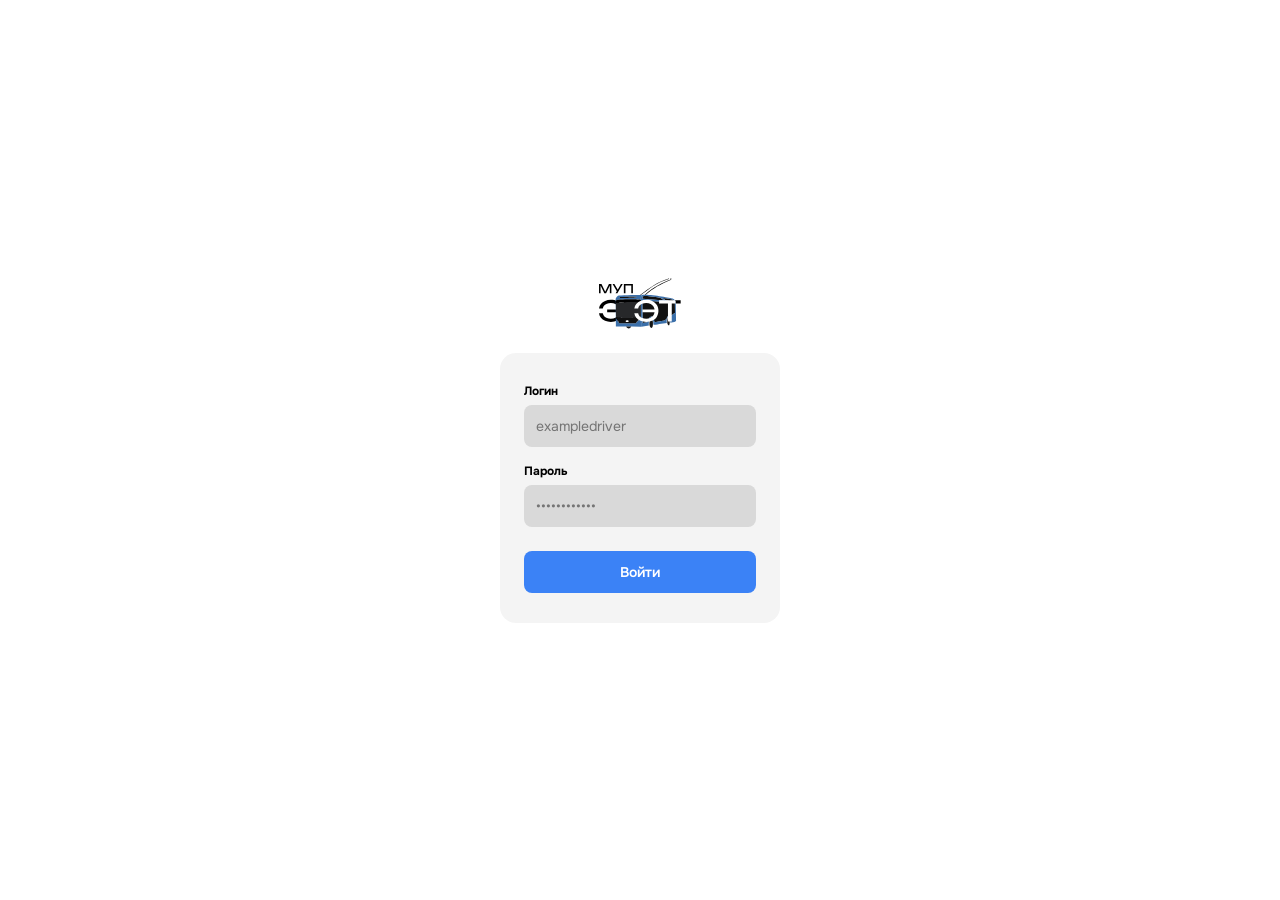
==== commit c8aa076d: "Minor fixes" ====
--- a/pages/jobs.html
+++ b/pages/jobs.html
@@ -5,6 +5,8 @@
     <meta charset="utf-8" />
     <title>Вакансии — Диспетчерская МУП ЭнгельсЭлектроТранс</title>
     <link rel="stylesheet" href="../assets/styles/style.css" />
+    <script src="../assets/scripts/config.js"></script>
+    <script src="../assets/scripts/getMe.js"></script>
   </head>
   <body class="fill-screen flex-column">
     <header>
@@ -17,76 +19,110 @@
       </div>
     </header>
     <div class="overlay hidden" id="overlay-job-create">
-      <form style="width: min(45dvw, 65dvh);">
-        <fieldset class="flex-column" style="gap: 15px;">
-          
-          <section class="flex-row" style="gap: 15px;">
-            <section class="flex-column input-block" id="job-title" style="width: 50%;">
+      <form style="width: min(45dvw, 65dvh)">
+        <fieldset class="flex-column" style="gap: 15px">
+          <section class="flex-row" style="gap: 15px">
+            <section
+              class="flex-column input-block"
+              id="job-title"
+              style="width: 50%"
+            >
               <h3>Профессия:</h3>
-              <input type="text" class="text-number-input" placeholder="Введите текст..." />
-            </section>
-            <section class="flex-column input-block" id="job-schedule" style="width: 50%;">
+              <input
+                type="text"
+                class="text-number-input"
+                placeholder="Введите текст..."
+              />
+            </section>
+            <section
+              class="flex-column input-block"
+              id="job-schedule"
+              style="width: 50%"
+            >
               <h3>График работы:</h3>
               <div class="dropdown">
                 <button class="dropdown-button" type="button">
                   <p class="dropdown-choice">По графику</p>
-                  <svg viewBox="0 0 14 7" fill="none"><path d="M0 0L7 7L14 0" stroke="black" /></svg>
+                  <svg viewBox="0 0 14 7" fill="none">
+                    <path d="M0 0L7 7L14 0" stroke="black" />
+                  </svg>
                 </button>
                 <div class="dropdown-content">
                   <div></div>
+                  <div>Сменный</div>
+                  <div>5/2</div>
                   <div>По графику</div>
-                  <div>Сменный</div>
                 </div>
               </div>
             </section>
           </section>
 
-          <section class="flex-column input-block" id="salary-type" style="width: 50%;">
+          <section
+            class="flex-column input-block"
+            id="salary-type"
+            style="width: 50%"
+          >
             <h3>Вид з/п:</h3>
             <div class="dropdown">
               <button class="dropdown-button" type="button">
                 <p class="dropdown-choice">От - До</p>
-                <svg viewBox="0 0 14 7" fill="none"><path d="M0 0L7 7L14 0" stroke="black" /></svg>
+                <svg viewBox="0 0 14 7" fill="none">
+                  <path d="M0 0L7 7L14 0" stroke="black" />
+                </svg>
               </button>
               <div class="dropdown-content">
                 <div></div>
+                <div>Фиксированная</div>
+                <div>От</div>
                 <div>От - До</div>
-                <div>От</div>
                 <div>Сдельная</div>
               </div>
             </div>
           </section>
 
-          <section class="flex-row" id="salary-inputs-row" style="gap: 15px;">
-            <section class="flex-column" id="from-salary" style="width: 50%;">
+          <section class="flex-row" id="salary-inputs-row" style="gap: 15px">
+            <section class="flex-column" id="from-salary" style="width: 50%">
               <h3>От:</h3>
-              <div class="flex-row" style="align-items: center; gap: 10px;">
-                <input type="text" class="text-number-input" style="width: 100%;" /> 
-                <span style="font-weight: 600;">руб.</span>
-              </div>
-            </section>
-            <section class="flex-column" id="to-salary" style="width: 50%;">
+              <div class="flex-row" style="align-items: center; gap: 10px">
+                <input
+                  type="text"
+                  class="text-number-input"
+                  style="width: 100%"
+                />
+                <span style="font-weight: 600">руб.</span>
+              </div>
+            </section>
+            <section class="flex-column" id="to-salary" style="width: 50%">
               <h3>До:</h3>
-              <div class="flex-row" style="align-items: center; gap: 10px;">
-                <input type="text" class="text-number-input" style="width: 100%;" />
-                <span style="font-weight: 600;">руб.</span>
+              <div class="flex-row" style="align-items: center; gap: 10px">
+                <input
+                  type="text"
+                  class="text-number-input"
+                  style="width: 100%"
+                />
+                <span style="font-weight: 600">руб.</span>
               </div>
             </section>
           </section>
 
           <section class="flex-column input-block" id="job-requirements">
             <h3>Требования:</h3>
-            <textarea style="height: 100px;"></textarea>
+            <textarea style="height: 100px"></textarea>
           </section>
 
           <section class="flex-column input-block" id="job-additional-info">
             <h3>Доп. информация:</h3>
-            <textarea style="height: 80px;"></textarea>
+            <textarea style="height: 80px"></textarea>
           </section>
 
           <section class="form-control-buttons">
             <button type="button">Закрыть</button>
-            <button type="submit" style="background-color: #3e8de9; color: white;">Сохранить</button>
+            <button
+              type="submit"
+              style="background-color: #3e8de9; color: white"
+            >
+              Сохранить
+            </button>
           </section>
         </fieldset>
       </form>
@@ -198,7 +234,7 @@
       <main>
         <section class="list-selection flex-column">
           <section class="list flex-column">
-            <article class="list-entry">
+            <!-- <article class="list-entry">
               <div class="route-info">
                 <h4>Кондуктор</h4>
               </div>
@@ -229,7 +265,7 @@
                   d="M0.22787 13.3278C-0.0457397 13.0932 -0.077426 12.6813 0.157097 12.4077L5.01312 6.74235L0.157097 1.07699C-0.0774255 0.803383 -0.0457391 0.391459 0.227871 0.156937C0.501481 -0.0775862 0.913404 -0.0458994 1.14793 0.227711L6.36793 6.31771C6.57737 6.56206 6.57737 6.92264 6.36793 7.16699L1.14793 13.257C0.913404 13.5306 0.501481 13.5623 0.22787 13.3278Z"
                 />
               </svg>
-            </article>
+            </article> -->
           </section>
           <button class="create-button" id="create-job-button">Создать</button>
         </section>
@@ -263,8 +299,9 @@
                 </button>
                 <div class="dropdown-content">
                   <div></div>
+                  <div>Сменный</div>
+                  <div>5/2</div>
                   <div>По графику</div>
-                  <div>Сменный</div>
                 </div>
               </div>
             </section>
@@ -289,8 +326,9 @@
                 </button>
                 <div class="dropdown-content">
                   <div></div>
+                  <div>Фиксированная</div>
+                  <div>От</div>
                   <div>От - До</div>
-                  <div>От</div>
                   <div>Сдельная</div>
                 </div>
               </div>
--- a/assets/styles/style.css
+++ b/assets/styles/style.css
@@ -95,6 +95,7 @@
 }
 
 .text-number-input {
+  width: 100%;
   display: flex;
   height: min(3.9dvw, 5.6dvh);
   padding: min(1dvw, 1.5dvh);
@@ -203,6 +204,8 @@
   transition: max-height 250ms ease-in-out;
   z-index: 1;
   display: block;
+  box-shadow: 0 4px 12px rgba(0, 0, 0, 0.1);
+  border-radius: 0 0 var(--dropdown-border-radius) var(--dropdown-border-radius);
 
   div {
     cursor: pointer;
@@ -220,11 +223,6 @@
   div:first-child {
     min-height: 0;
   }
-
-  div:last-child {
-    border-radius: 0 0 var(--dropdown-border-radius)
-      var(--dropdown-border-radius);
-  }
 }
 
 .dropdown-button,
@@ -245,6 +243,8 @@
 
 .overlay {
   position: fixed;
+  left: 0;
+  top: 0;
   display: flex;
   justify-content: center;
   align-items: center;
@@ -298,6 +298,21 @@
     #user-state-wrapper {
       display: grid;
       grid-template-columns: repeat(2, 1fr);
+    }
+  }
+}
+
+#overlay-request-details > form {
+  width: min(52.1dvw, 75dvh);
+
+  fieldset > div:last-child {
+    .dropdown {
+      width: 100%;
+    }
+
+    button {
+      width: 100%;
+      font-size: min(1.4dvw, 2dvh);
     }
   }
 }
@@ -376,13 +391,9 @@
       background-color: #cdcdcd;
       border-radius: min(1.4dvw, 2dvh);
 
-      svg {
+      img {
         display: none;
         width: min(0.5dvw, 0.7dvh);
-
-        path {
-          fill: #ffffff;
-        }
       }
     }
 
@@ -392,7 +403,7 @@
       background-color: #3e8de9;
       color: #ffffff;
 
-      svg {
+      img {
         display: block;
       }
     }
@@ -864,30 +875,30 @@
   }
 }
 
+.add-button {
+  padding: min(0.7dvw, 1dvh) min(1.4dvw, 2dvh);
+  align-items: center;
+  gap: min(0.7dvw, 1dvh);
+  background-color: #3e8de9;
+  color: #ffffff;
+  border-radius: min(1dvw, 1.5dvh);
+  font-size: min(1.4dvw, 2dvh);
+  font-weight: 600;
+
+  svg {
+    width: min(1.4dvw, 2dvh);
+    path {
+      fill: #ffffff;
+    }
+  }
+}
+
 #users {
   width: 100%;
   gap: min(1.7dvw, 2.5dvh);
 
   #users-add-search {
     justify-content: space-between;
-
-    #users-add {
-      padding: min(0.7dvw, 1dvh) min(1.4dvw, 2dvh);
-      align-items: center;
-      gap: min(0.7dvw, 1dvh);
-      background-color: #3e8de9;
-      color: #ffffff;
-      border-radius: min(1dvw, 1.5dvh);
-      font-size: min(1.4dvw, 2dvh);
-      font-weight: 600;
-
-      svg {
-        width: min(1.4dvw, 2dvh);
-        path {
-          fill: #ffffff;
-        }
-      }
-    }
   }
 
   #users-table {
@@ -967,116 +978,482 @@
   }
 }
 
-.dropdown-content {
-    z-index: 100 !important;
-    background-color: #e9e9e9;
-    box-shadow: 0 4px 12px rgba(0,0,0,0.1);
-}
 .modify-route-info {
-    overflow: visible !important;
+  overflow: visible !important;
 }
 
 .route-status {
-    font-size: 12px;
-    font-weight: 700;
-    margin-top: 5px;
-}
-.status-working { color: #27ae60; }
-.status-stopped { color: #eb3b3b; } 
+  font-weight: 700;
+  margin-top: 5px;
+}
+.status-working {
+  color: #27ae60;
+}
+.status-stopped {
+  color: #eb3b3b;
+}
 
 #new-state-buttons button.active-working {
-    background-color: #27ae60 !important;
-    color: white !important;
+  background-color: #27ae60 !important;
+  color: white !important;
 }
 #new-state-buttons button.active-stopped {
-    background-color: #eb3b3b !important;
-    color: white !important;
+  background-color: #eb3b3b !important;
+  color: white !important;
 }
 
 .route-chip {
-    display: flex;
-    align-items: center;
-    gap: 8px;
-    background-color: #3e8de9;
-    color: white;
-    padding: 5px 12px;
-    border-radius: 20px;
-    cursor: default;
+  display: flex;
+  align-items: center;
+  gap: 8px;
+  background-color: #3e8de9;
+  color: white;
+  padding: 5px 12px;
+  border-radius: 20px;
+  cursor: default;
 }
 .route-chip svg {
-    width: 16px;
-    height: 16px;
-    cursor: pointer;
+  width: 16px;
+  height: 16px;
+  cursor: pointer;
 }
 
 #users {
-    height: calc(100vh - min(7.6dvw, 11dvh) - min(2dvw, 3dvh)); 
-    overflow: hidden; 
+  height: calc(100vh - min(7.6dvw, 11dvh) - min(2dvw, 3dvh));
+  overflow: hidden;
 }
 
 .table-container {
-    overflow-y: auto;
-    border-radius: min(1.7dvw, 2.5dvh);
-    background-color: #e9e9e9;
-    max-height: calc(100vh - min(7.6dvw, 11dvh) - min(2dvw, 3dvh) - 100px); /* 100px - примерная высота поиска */
+  overflow-y: auto;
+  border-radius: min(1.7dvw, 2.5dvh);
+  background-color: #e9e9e9;
+  max-height: calc(
+    100vh - min(7.6dvw, 11dvh) - min(2dvw, 3dvh) - 100px
+  ); /* 100px - примерная высота поиска */
 }
 
 #users-table thead th {
-    position: sticky;
-    top: 0;
-    z-index: 10;
+  position: sticky;
+  top: 0;
+  z-index: 10;
 }
 
 .user-inactive td {
-    opacity: 0.6;
+  opacity: 0.6;
 }
 
 #users-table a {
-    text-decoration: none;
-    font-weight: 700;
+  text-decoration: none;
+  font-weight: 700;
 }
 
 .user-inactive td {
-    opacity: 0.6;
+  opacity: 0.6;
 }
 
 .user-inactive td:last-child {
-    opacity: 1 !important;
+  opacity: 1 !important;
 }
 
 #journal {
-    height: calc(100vh - min(7.6dvw, 11dvh) - min(2dvw, 3dvh)); 
-    overflow: hidden; 
+  height: calc(100vh - min(7.6dvw, 11dvh) - min(2dvw, 3dvh));
+  overflow: hidden;
 }
 
 #journal-table thead th {
-    position: sticky;
-    top: 0;
-    z-index: 10;
+  position: sticky;
+  top: 0;
 }
 
 #job-salary {
-    display: grid;
-    grid-template-columns: 1fr 1fr;
-    gap: min(1dvw, 1.5dvh);
-    align-items: end;
+  display: grid;
+  grid-template-columns: 1fr 1fr;
+  gap: min(1dvw, 1.5dvh);
+  align-items: end;
 }
 
 #salary-type {
-    grid-row: 1;
-    grid-column: 1;
+  grid-row: 1;
+  grid-column: 1;
 }
 
 #from-salary {
-    grid-row: 2;
-    grid-column: 1; 
+  grid-row: 2;
+  grid-column: 1;
 }
 
 #to-salary {
-    grid-row: 2;
-    grid-column: 2; 
+  grid-row: 2;
+  grid-column: 2;
 }
 
 #job-salary span {
-    display: none !important;
-}+  display: none !important;
+}
+
+.overlay form {
+  background-color: white;
+  border-radius: 28px;
+  padding: 35px;
+  box-shadow: 0 15px 50px rgba(0, 0, 0, 0.2);
+}
+
+body #requests-table {
+  --table-border-radius: min(1.7dvw, 2.5dvh);
+  width: 100% !important;
+  border-collapse: separate !important;
+  border-spacing: 0 !important;
+  background-color: transparent !important;
+}
+
+body #requests-table thead th {
+  font-weight: 600;
+  background-color: #3e8de9;
+  color: #ffffff;
+  padding: min(0.7dvw, 1dvh);
+  font-size: min(1.4dvw, 2dvh);
+  position: sticky;
+  top: 0;
+}
+
+body #requests-table thead th:first-child {
+  border-top-left-radius: var(--table-border-radius);
+  padding-left: min(2.4dvw, 3.5dvh);
+}
+
+body #requests-table thead th:last-child {
+  border-top-right-radius: var(--table-border-radius);
+  width: 25%;
+}
+
+body #requests-table tbody tr {
+  background-color: #e9e9e9 !important;
+  cursor: pointer;
+  transition: background-color 0.2s;
+}
+
+body #requests-table tbody tr:hover {
+  background-color: #dbdbdb !important;
+}
+
+body #requests-table td {
+  padding: min(0.7dvw, 1dvh);
+  border-top: min(0.2dvw, 0.25dvh) solid #ffffff !important;
+  font-size: min(1.4dvw, 2dvh);
+  text-align: center;
+  vertical-align: middle;
+}
+
+body #requests-table td:first-child {
+  text-align: left;
+  padding-left: min(2.4dvw, 3.5dvh);
+}
+
+body #requests-table tbody tr:last-child td:first-child {
+  border-bottom-left-radius: var(--table-border-radius);
+}
+
+body #requests-table tbody tr:last-child td:last-child {
+  border-bottom-right-radius: var(--table-border-radius);
+}
+
+.indicator-box {
+  display: inline-flex;
+  align-items: center;
+  justify-content: center;
+  width: 24px;
+  margin-right: 8px;
+}
+
+.blue-dot {
+  width: 10px;
+  height: 10px;
+  background-color: #3e8de9;
+  border-radius: 50%;
+}
+
+.user-profile-widget {
+  position: relative;
+  cursor: pointer;
+  user-select: none;
+}
+
+.user-main-info {
+  display: flex;
+  align-items: center;
+  gap: 10px;
+  background: #f0f0f0;
+  padding: 8px 15px;
+  border-radius: 20px;
+  transition: background 0.2s;
+}
+
+.user-main-info:hover {
+  background: #e5e5e5;
+}
+
+.user-name-text {
+  font-size: 14px;
+  font-weight: 700;
+}
+
+.user-chevron {
+  width: 10px;
+  transition: transform 0.3s;
+}
+
+.user-dropdown-menu {
+  position: absolute;
+  top: 110%;
+  right: 0;
+  background: white;
+  box-shadow: 0 10px 30px rgba(0, 0, 0, 0.15);
+  border-radius: 16px;
+  padding: 15px;
+  min-width: 180px;
+  display: none;
+  z-index: 10000;
+}
+
+.user-dropdown-menu.active {
+  display: block;
+}
+
+.user-role-label {
+  display: block;
+  font-size: 12px;
+  color: #888;
+  margin-bottom: 10px;
+}
+
+.logout-btn {
+  width: 100%;
+  background-color: #eb3b3b !important;
+  color: white !important;
+  padding: 10px !important;
+  border-radius: 10px !important;
+  font-weight: 700 !important;
+  cursor: pointer;
+  display: flex;
+  align-items: center;
+  justify-content: center;
+  gap: 8px;
+}
+
+.logout-btn:hover {
+  background-color: #d50303 !important;
+}
+
+header {
+  display: flex !important;
+  align-items: center;
+  justify-content: flex-start;
+  gap: 20px;
+  position: relative;
+}
+
+.user-profile-widget {
+  position: relative;
+  margin-left: auto;
+  font-family: "Onest", sans-serif;
+}
+
+.user-trigger {
+  display: flex;
+  align-items: center;
+  gap: 12px;
+  background: #e9e9e9;
+  padding: 8px 18px;
+  border-radius: 20px;
+  cursor: pointer;
+  transition: background 0.2s;
+}
+
+.user-trigger:hover {
+  background: #dfdfdf;
+}
+
+.user-trigger-name {
+  font-weight: 700;
+  font-size: 14px;
+  color: #000;
+}
+
+.user-trigger-chevron {
+  width: 10px;
+  transition: transform 0.3s ease;
+}
+
+.user-widget-container {
+  position: relative;
+  margin-left: auto;
+  width: 220px;
+  height: 40px;
+  z-index: 9999;
+}
+
+.user-card {
+  position: absolute;
+  top: 0;
+  right: 0;
+  width: 100%;
+  background-color: #e9e9e9;
+  border-radius: 20px;
+  padding: 8px 16px;
+  transition: all 0.3s cubic-bezier(0.4, 0, 0.2, 1);
+  cursor: pointer;
+  overflow: hidden;
+  display: flex;
+  flex-direction: column;
+  box-shadow: 0 4px 15px rgba(0, 0, 0, 0.05);
+}
+
+.user-card.expanded {
+  border-radius: 24px;
+  padding: 20px;
+  box-shadow: 0 10px 40px rgba(0, 0, 0, 0.15);
+}
+
+.user-card-header {
+  display: flex;
+  justify-content: space-between;
+  align-items: flex-start;
+  width: 100%;
+}
+
+.user-card-names {
+  display: flex;
+  flex-direction: column;
+}
+
+.user-card-name {
+  font-weight: 800;
+  font-size: 15px;
+  color: #000;
+  white-space: nowrap;
+}
+
+.user-card-role,
+.user-card-logout {
+  max-height: 0;
+  opacity: 0;
+  visibility: hidden;
+  transition: all 0.3s ease;
+}
+
+.user-card.expanded .user-card-role {
+  max-height: 40px;
+  opacity: 1;
+  visibility: visible;
+  margin-top: 2px;
+  font-size: 13px;
+  color: #555;
+  font-weight: 500;
+}
+
+.user-card.expanded .user-card-logout {
+  max-height: 60px;
+  opacity: 1;
+  visibility: visible;
+  margin-top: 15px;
+}
+
+.user-card-chevron {
+  width: 12px;
+  margin-top: 4px;
+  transition: transform 0.3s ease;
+}
+
+.user-card.expanded .user-card-chevron {
+  transform: rotate(180deg);
+}
+
+.btn-logout-red {
+  background-color: #e93e3e !important;
+  color: white !important;
+  width: 100%;
+  border: none;
+  border-radius: 14px;
+  padding: 12px;
+  font-weight: 700;
+  font-size: 15px;
+  display: flex;
+  align-items: center;
+  justify-content: center;
+  gap: 8px;
+  cursor: pointer;
+}
+
+#overlay-log-details.overlay {
+  background-color: rgba(0, 0, 0, 0.6) !important;
+  display: flex;
+  justify-content: center;
+  align-items: center;
+}
+
+.journal-modal {
+  background-color: #ffffff !important;
+  width: min(48.6dvw, 70dvh);
+  max-width: 95vw;
+  padding: 30px !important;
+  border-radius: 25px !important;
+  box-shadow: 0 10px 40px rgba(0, 0, 0, 0.3);
+}
+
+.modal-row {
+  display: grid;
+  grid-template-columns: 1fr 1fr;
+  gap: 20px;
+  width: 100%;
+}
+
+.journal-modal label {
+  font-size: min(1.7dvw, 2.4dvh);
+  font-weight: 600;
+  margin-bottom: 8px;
+  display: block;
+}
+
+.journal-modal {
+  input:disabled,
+  textarea:disabled {
+    color: #000000;
+  }
+}
+
+.journal-modal textarea {
+  background-color: #e9e9e9;
+  border: none;
+  border-radius: min(1dvw, 1.5dvh);
+  padding: min(1dvw, 1.5dvh) min(1.4dvw, 2dvh);
+  font-size: min(1.4dvw, 2dvh);
+  width: 100%;
+  height: 150px;
+  resize: none;
+}
+
+.full-width {
+  width: 100% !important;
+  margin-top: 10px;
+}
+
+.modal-footer {
+  margin-top: 25px;
+  width: 100%;
+}
+
+#close-log-btn {
+  background-color: #3e8de9 !important;
+  color: #ffffff !important;
+  width: 100%;
+  padding: 15px !important;
+  border-radius: 15px !important;
+  font-weight: 700 !important;
+  font-size: 16px !important;
+  cursor: pointer;
+  border: none !important;
+}
+
+#close-log-btn:hover {
+  background-color: #2b77cc !important;
+}
